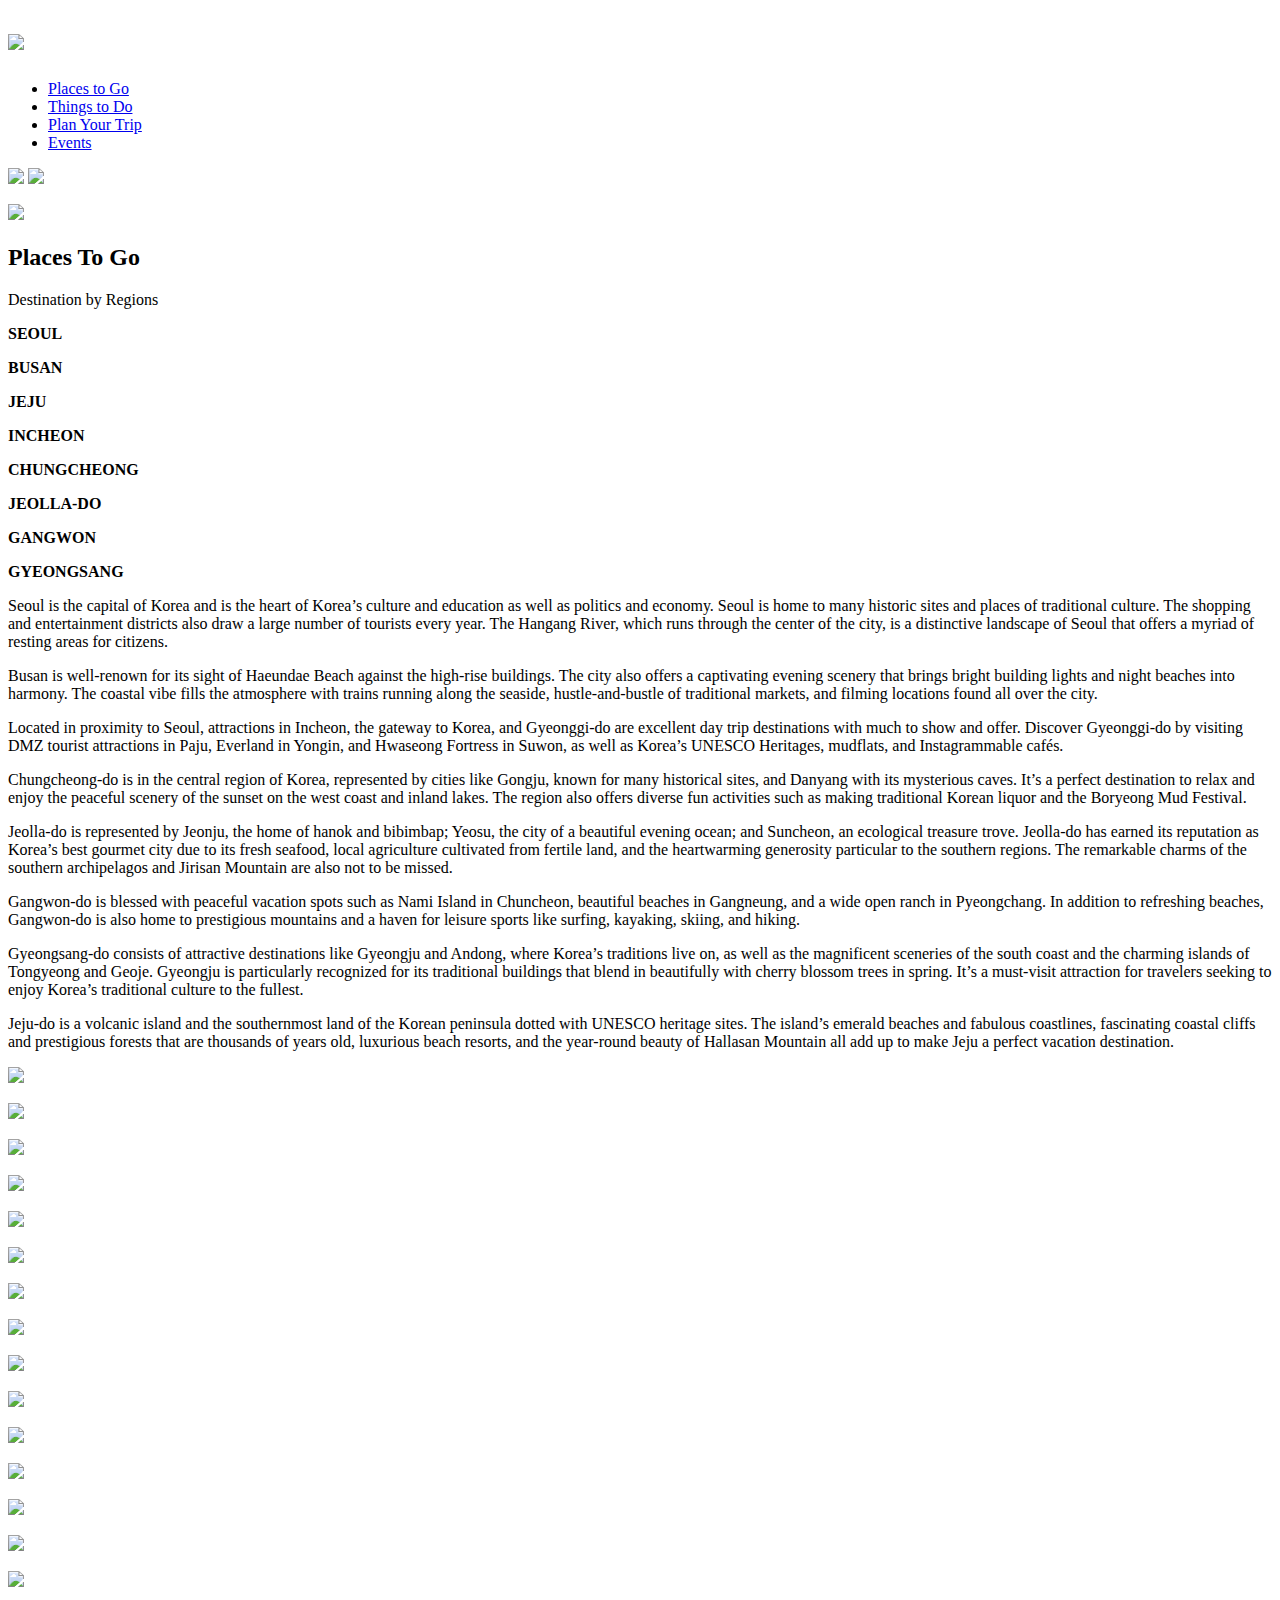
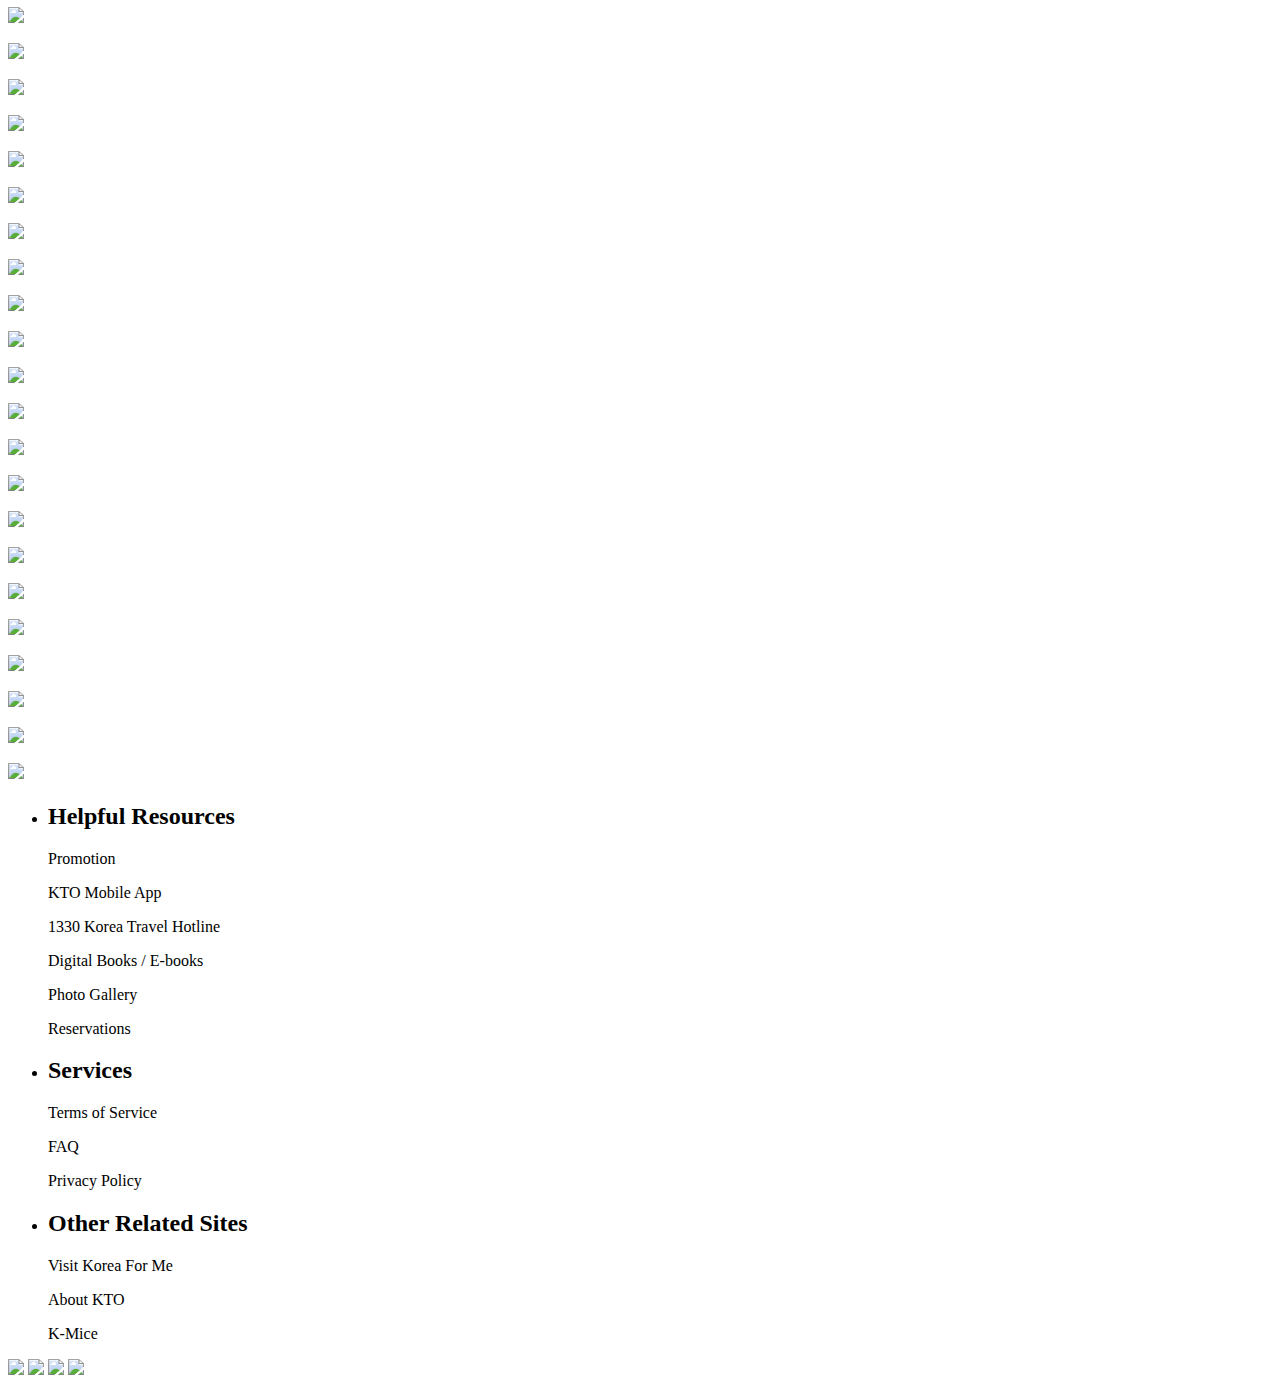
==== project_page2.html @ cb0364ca "For Test upload" ====
<!DOCTYPE html>
<html lang="en">

<head>
    <meta charset="UTF-8">
    <meta http-equiv="X-UA-Compatible" content="IE=edge">
    <meta name="viewport" content="width=device-width, initial-scale=1.0">
    <title>page_2</title>
    <link href="./css/project_page2.css" rel="stylesheet">
    <link href="./css/common.css" rel="stylesheet">
</head>

<body>
    <div class="header">
        <p></p>
    
        <section class="head">
            <h1><img src="./img/korea logo.png"></h1>
            <nav>
                <ul>
                    <li>
                        <a href="#">Places to Go</a>
                    </li>
                    <li>
                        <a href="#">Things to Do</a>
                    </li>
                    <li>
                        <a href="#">Plan Your Trip</a>
                    </li>
                    <li>
                        <a href="#">Events</a>
                    </li>
                </ul>
                <div class="icon">
                    <a href="#"><img src="../img for coding/language_icon.png"></a>
                    <a href="#"><img src="../img for coding/search_icon.png"></a>
                </div>
            </nav>
        </section>
    </div>

    <section class="page1">
        <p><img src="./img/Places to go_main.jpg"></p>
        <h2>Places To Go</h2>
        <div>Destination by Regions</div>
    </section>

<!-- ========================================================= -->

    <section class="page2">
        <!-- <div>
            <p><img src="./img/Main_background_pattern1.png"></p>
        </div> -->  
        <!-- 배경 패턴 어떻게 넣어요 ?!?!? -->
        <div class="circle">
            <p></p>
            <p></p>
            <p></p>
            <p></p>
            <p></p>
            <div></div>
        </div>
        <div class="region">
            <p><b>SEOUL</b></p>
            <p class="active"><b>BUSAN</b></p>
            <p><b>JEJU</b></p>
            <p><b>INCHEON</b></p>
            <p><b>CHUNGCHEONG</b></p>
            <p><b>JEOLLA-DO</b></p>
            <p><b>GANGWON</b></p>
            <p><b>GYEONGSANG</b></p>
        </div>

        <article class="exp">
            <p>Seoul is the capital of Korea and is the heart of Korea’s culture and education as well as politics
                and economy. Seoul is home to many historic sites and places of traditional culture. The shopping
                and entertainment districts also draw a large number of tourists every year. The Hangang River,
                which runs through the center of the city, is a distinctive landscape of Seoul that offers a myriad
                of resting areas for citizens.</p>
            <p>Busan is well-renown for its sight of Haeundae Beach against the high-rise buildings. The city also
                offers a captivating evening scenery that brings bright building lights and night beaches into
                harmony. The coastal vibe fills the atmosphere with trains running along the seaside,
                hustle-and-bustle of traditional markets, and filming locations found all over the city.</p>
            <p>Located in proximity to Seoul, attractions in Incheon, the gateway to Korea, and Gyeonggi-do are
                excellent day trip destinations with much to show and offer. Discover Gyeonggi-do by visiting DMZ
                tourist attractions in Paju, Everland in Yongin, and Hwaseong Fortress in Suwon, as well as Korea’s
                UNESCO Heritages, mudflats, and Instagrammable cafés.</p>
            <p>Chungcheong-do is in the central region of Korea, represented by cities like Gongju, known for many
                historical sites, and Danyang with its mysterious caves. It’s a perfect destination to relax and
                enjoy the peaceful scenery of the sunset on the west coast and inland lakes. The region also offers
                diverse fun activities such as making traditional Korean liquor and the Boryeong Mud Festival.</p>
            <p>Jeolla-do is represented by Jeonju, the home of hanok and bibimbap; Yeosu, the city of a beautiful
                evening ocean; and Suncheon, an ecological treasure trove. Jeolla-do has earned its reputation as
                Korea’s best gourmet city due to its fresh seafood, local agriculture cultivated from fertile land,
                and the heartwarming generosity particular to the southern regions. The remarkable charms of the
                southern archipelagos and Jirisan Mountain are also not to be missed.</p>
            <p>Gangwon-do is blessed with peaceful vacation spots such as Nami Island in Chuncheon, beautiful
                beaches in Gangneung, and a wide open ranch in Pyeongchang. In addition to refreshing beaches,
                Gangwon-do is also home to prestigious mountains and a haven for leisure sports like surfing,
                kayaking, skiing, and hiking.</p>
            <p>Gyeongsang-do consists of attractive destinations like Gyeongju and Andong, where Korea’s traditions
                live on, as well as the magnificent sceneries of the south coast and the charming islands of
                Tongyeong and Geoje. Gyeongju is particularly recognized for its traditional buildings that blend in
                beautifully with cherry blossom trees in spring. It’s a must-visit attraction for travelers seeking
                to enjoy Korea’s traditional culture to the fullest.</p>
            <p>Jeju-do is a volcanic island and the southernmost land of the Korean peninsula dotted with UNESCO
                heritage sites. The island’s emerald beaches and fabulous coastlines, fascinating coastal cliffs and
                prestigious forests that are thousands of years old, luxurious beach resorts, and the year-round
                beauty of Hallasan Mountain all add up to make Jeju a perfect vacation destination.</p>
        </article>
    </section>

        <div class="imgs">
            <div class="seoul">
                <p><img src="./img/seoul_place.jpg"></p>
                <p><img src="./img/seoul_place2.jpg"></p>
                <p><img src="./img/seoul_place3.jpg"></p>
                <p><img src="./img/seoul_place4.jpg"></p>
                <p><img src="./img/seoul_place5.jpg"></p>
            </div>
            <div class="busan">
                <p><img src="./img/busan1.jpg"></p>
                <p><img src="./img/busan2.jpg"></p>
                <p><img src="./img/busan3.jpg"></p>
                <p><img src="./img/busan4.jpg"></p>
                <p><img src="./img/busan5.jpg"></p>
            </div>
            <div class="incheon">
                <p><img src="./img/incheon1.jpg"></p>
                <p><img src="./img/incheon2.jpg"></p>
                <p><img src="./img/incheon3.jpg"></p>
                <p><img src="./img/incheon4.jpg"></p>
                <p><img src="./img/incheon5.jpg"></p>
            </div>
            <div class="chungcheong">
                <p><img src="./img/chungcheong.jpg"></p>
                <p><img src="./img/chungcheong2.jpg"></p>
                <p><img src="./img/chungcheong3.jpg"></p>
                <p><img src="./img/chungcheong4.jpg"></p>
            </div>
            <div class="jeolla-do">
                <p><img src="./img/jeollado.jpg"></p>
                <p><img src="./img/jeollado2.jpg"></p>
                <p><img src="./img/jeollado3.jpg"></p>
                <p><img src="./img/jeollado4.jpg"></p>
            </div>
            <div class="gangwon">
                <p><img src="./img/gangwon1.jpg"></p>
                <p><img src="./img/gangwon2.jpg"></p>
                <p><img src="./img/gangwon3.jpg"></p>
                <p><img src="./img/gangwon4.jpg"></p>
            </div>
            <div class="gyeongsang">
                <p><img src="./img/gyeongsangdo.jpg"></p>
                <p><img src="./img/gyeongsangdo2.jpg"></p>
                <p><img src="./img/gyeongsangdo3.jpg"></p>
                <p><img src="./img/gyeongsangdo4.jpg"></p>
                <p><img src="./img/gyeongsangdo5.jpg"></p>
            </div>
            <div class="jeju">
                <p><img src="./img/jeju_place.jpg"></p>
                <p><img src="./img/Places to go_Jeju1.jpg"></p>
                <p><img src="./img/Places to go_jeju2.jpg"></p>
                <p><img src="./img/Places to go_jeju3.jpg"></p>
                <p><img src="./img/Places to go_Jeju4.jpg"></p>
            </div>
        </div>

        <div class="scroll">
            <p></p>
        </div>
</body>

<!-- ===================<Footer Here >===================== -->

    <footer class="footer">
        <ul class="list">
            <li>
                <h2>Helpful Resources</h2>
                <p>Promotion</p>
                <p>KTO Mobile App</p>
                <p>1330 Korea Travel Hotline</p>
                <p>Digital Books / E-books</p>
                <p>Photo Gallery</p>
                <p>Reservations</p>
            </li>
            <li>
                <h2>Services</h2>
                <p>Terms of Service</p>
                <p>FAQ</p>
                <p>Privacy Policy</p>
            </li>
            <li>
                <h2>Other Related Sites</h2>
                <p>Visit Korea For Me</p>
                <p>About KTO</p>
                <p>K-Mice</p>
            </li>
        </ul>
        <div class="sns">
            <a href="#"><img src="./img/akar-icons_instagram-fill.png"></a>
            <a href="#"><img src="./img/brandico_facebook.png"></a>
            <a href="#"><img src="./img/simple-icons_kakaotalk.png"></a>
            <a href="#"><img src="./img/bi_twitter.png"></a>
        </div>
    </footer>
<!-- scroll question -->

</html>
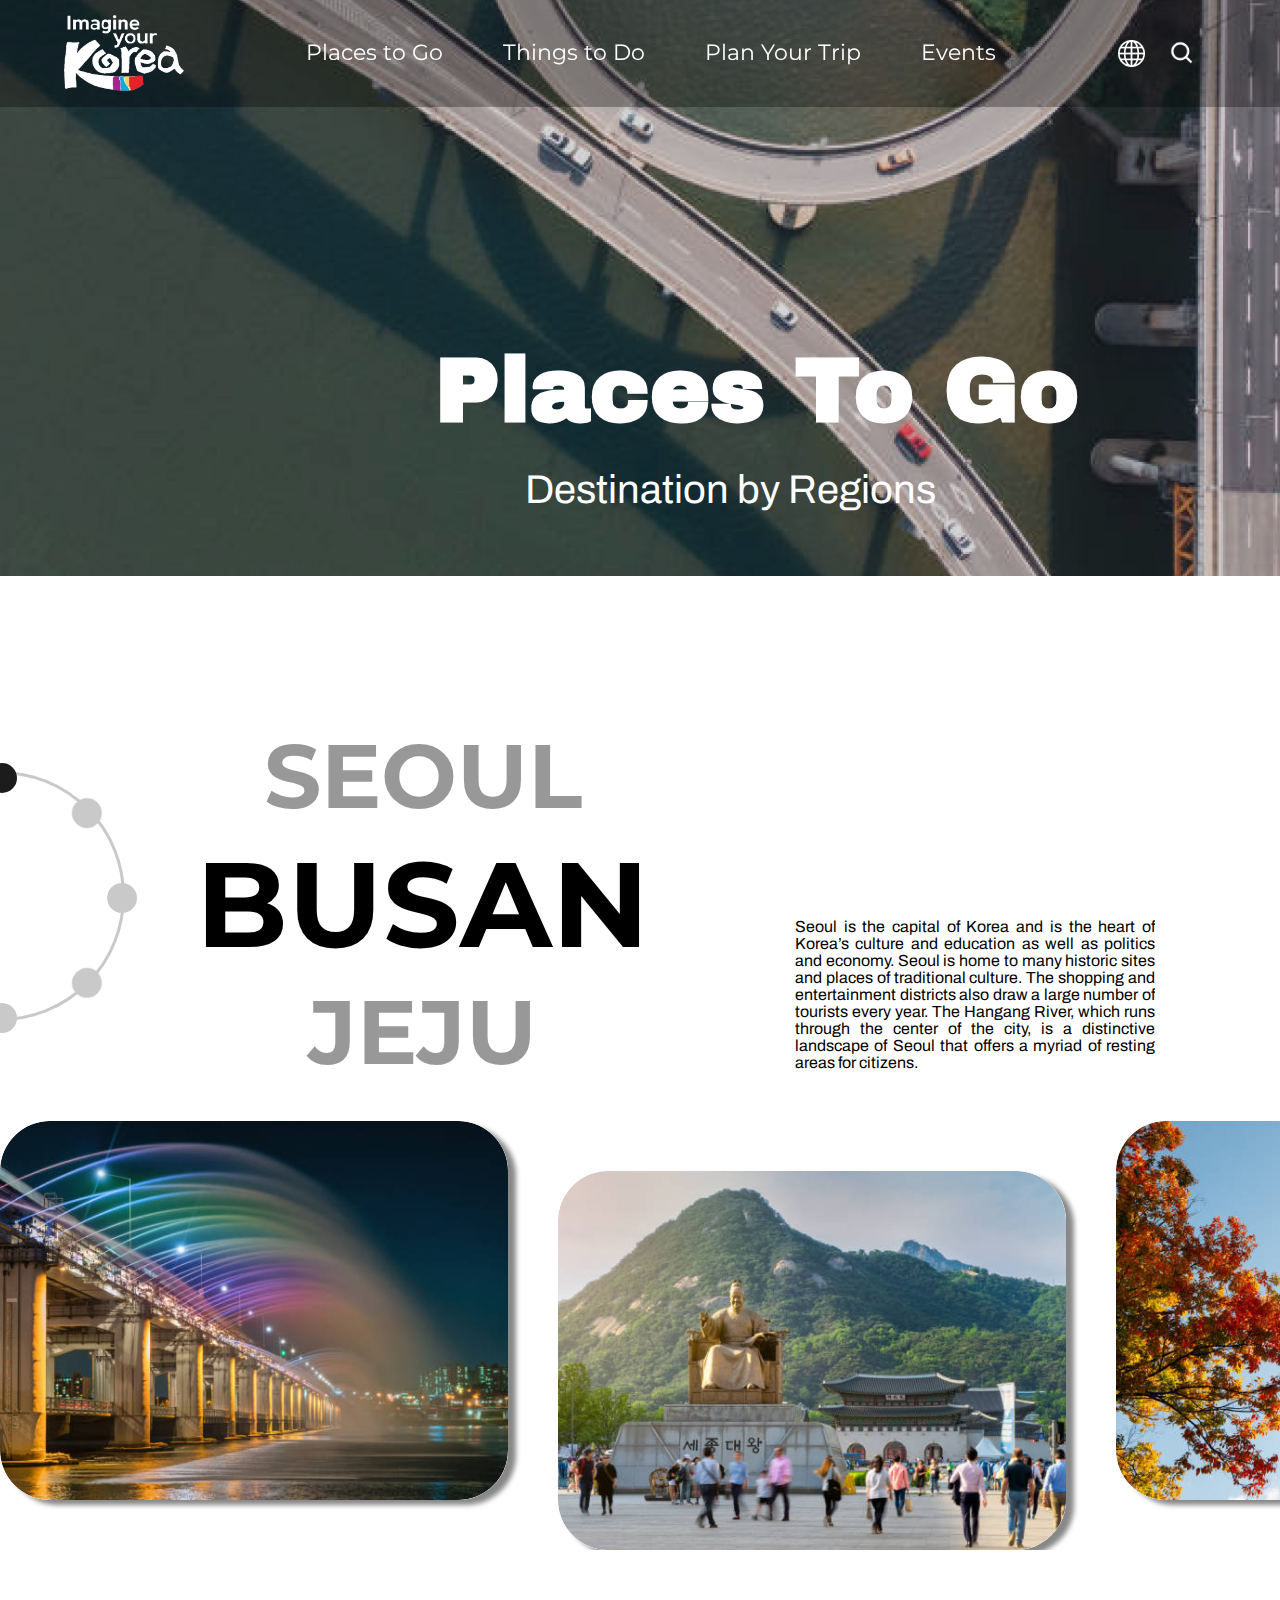
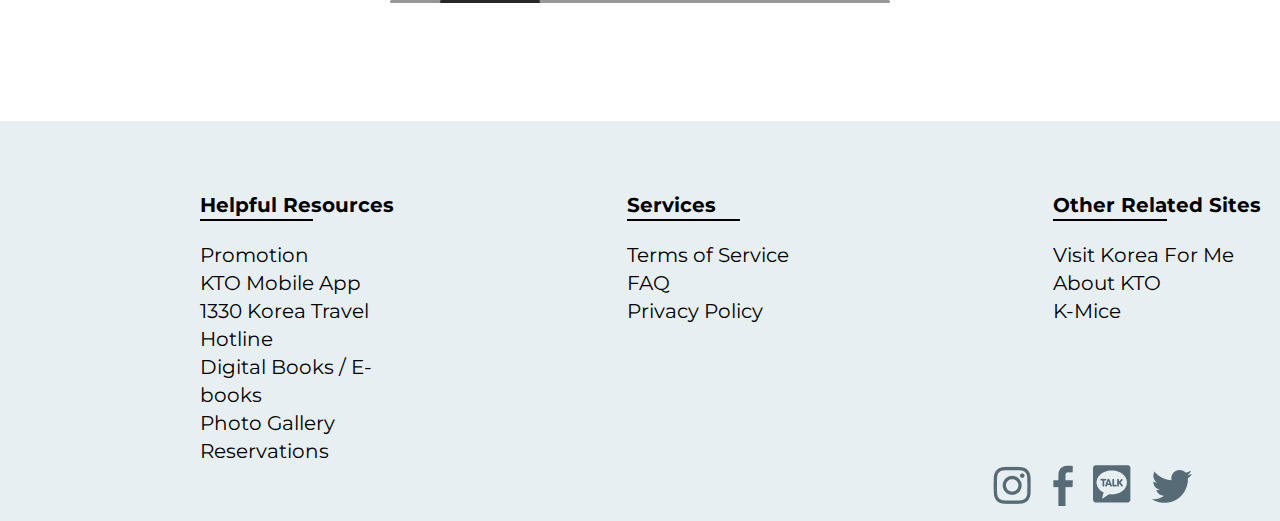
==== commit bb25331f: "adding" ====
--- a/project_page2.html
+++ b/project_page2.html
@@ -1,209 +1,226 @@
-<!DOCTYPE html>
-<html lang="en">
-
-<head>
-    <meta charset="UTF-8">
-    <meta http-equiv="X-UA-Compatible" content="IE=edge">
-    <meta name="viewport" content="width=device-width, initial-scale=1.0">
-    <title>page_2</title>
-    <link href="./css/project_page2.css" rel="stylesheet">
-    <link href="./css/common.css" rel="stylesheet">
-</head>
-
-<body>
-    <div class="header">
-        <p></p>
-    
-        <section class="head">
-            <h1><img src="./img/korea logo.png"></h1>
-            <nav>
-                <ul>
-                    <li>
-                        <a href="#">Places to Go</a>
-                    </li>
-                    <li>
-                        <a href="#">Things to Do</a>
-                    </li>
-                    <li>
-                        <a href="#">Plan Your Trip</a>
-                    </li>
-                    <li>
-                        <a href="#">Events</a>
-                    </li>
-                </ul>
-                <div class="icon">
-                    <a href="#"><img src="../img for coding/language_icon.png"></a>
-                    <a href="#"><img src="../img for coding/search_icon.png"></a>
-                </div>
-            </nav>
-        </section>
-    </div>
-
-    <section class="page1">
-        <p><img src="./img/Places to go_main.jpg"></p>
-        <h2>Places To Go</h2>
-        <div>Destination by Regions</div>
-    </section>
-
-<!-- ========================================================= -->
-
-    <section class="page2">
-        <!-- <div>
-            <p><img src="./img/Main_background_pattern1.png"></p>
-        </div> -->  
-        <!-- 배경 패턴 어떻게 넣어요 ?!?!? -->
-        <div class="circle">
-            <p></p>
-            <p></p>
-            <p></p>
-            <p></p>
-            <p></p>
-            <div></div>
-        </div>
-        <div class="region">
-            <p><b>SEOUL</b></p>
-            <p class="active"><b>BUSAN</b></p>
-            <p><b>JEJU</b></p>
-            <p><b>INCHEON</b></p>
-            <p><b>CHUNGCHEONG</b></p>
-            <p><b>JEOLLA-DO</b></p>
-            <p><b>GANGWON</b></p>
-            <p><b>GYEONGSANG</b></p>
-        </div>
-
-        <article class="exp">
-            <p>Seoul is the capital of Korea and is the heart of Korea’s culture and education as well as politics
-                and economy. Seoul is home to many historic sites and places of traditional culture. The shopping
-                and entertainment districts also draw a large number of tourists every year. The Hangang River,
-                which runs through the center of the city, is a distinctive landscape of Seoul that offers a myriad
-                of resting areas for citizens.</p>
-            <p>Busan is well-renown for its sight of Haeundae Beach against the high-rise buildings. The city also
-                offers a captivating evening scenery that brings bright building lights and night beaches into
-                harmony. The coastal vibe fills the atmosphere with trains running along the seaside,
-                hustle-and-bustle of traditional markets, and filming locations found all over the city.</p>
-            <p>Located in proximity to Seoul, attractions in Incheon, the gateway to Korea, and Gyeonggi-do are
-                excellent day trip destinations with much to show and offer. Discover Gyeonggi-do by visiting DMZ
-                tourist attractions in Paju, Everland in Yongin, and Hwaseong Fortress in Suwon, as well as Korea’s
-                UNESCO Heritages, mudflats, and Instagrammable cafés.</p>
-            <p>Chungcheong-do is in the central region of Korea, represented by cities like Gongju, known for many
-                historical sites, and Danyang with its mysterious caves. It’s a perfect destination to relax and
-                enjoy the peaceful scenery of the sunset on the west coast and inland lakes. The region also offers
-                diverse fun activities such as making traditional Korean liquor and the Boryeong Mud Festival.</p>
-            <p>Jeolla-do is represented by Jeonju, the home of hanok and bibimbap; Yeosu, the city of a beautiful
-                evening ocean; and Suncheon, an ecological treasure trove. Jeolla-do has earned its reputation as
-                Korea’s best gourmet city due to its fresh seafood, local agriculture cultivated from fertile land,
-                and the heartwarming generosity particular to the southern regions. The remarkable charms of the
-                southern archipelagos and Jirisan Mountain are also not to be missed.</p>
-            <p>Gangwon-do is blessed with peaceful vacation spots such as Nami Island in Chuncheon, beautiful
-                beaches in Gangneung, and a wide open ranch in Pyeongchang. In addition to refreshing beaches,
-                Gangwon-do is also home to prestigious mountains and a haven for leisure sports like surfing,
-                kayaking, skiing, and hiking.</p>
-            <p>Gyeongsang-do consists of attractive destinations like Gyeongju and Andong, where Korea’s traditions
-                live on, as well as the magnificent sceneries of the south coast and the charming islands of
-                Tongyeong and Geoje. Gyeongju is particularly recognized for its traditional buildings that blend in
-                beautifully with cherry blossom trees in spring. It’s a must-visit attraction for travelers seeking
-                to enjoy Korea’s traditional culture to the fullest.</p>
-            <p>Jeju-do is a volcanic island and the southernmost land of the Korean peninsula dotted with UNESCO
-                heritage sites. The island’s emerald beaches and fabulous coastlines, fascinating coastal cliffs and
-                prestigious forests that are thousands of years old, luxurious beach resorts, and the year-round
-                beauty of Hallasan Mountain all add up to make Jeju a perfect vacation destination.</p>
-        </article>
-    </section>
-
-        <div class="imgs">
-            <div class="seoul">
-                <p><img src="./img/seoul_place.jpg"></p>
-                <p><img src="./img/seoul_place2.jpg"></p>
-                <p><img src="./img/seoul_place3.jpg"></p>
-                <p><img src="./img/seoul_place4.jpg"></p>
-                <p><img src="./img/seoul_place5.jpg"></p>
-            </div>
-            <div class="busan">
-                <p><img src="./img/busan1.jpg"></p>
-                <p><img src="./img/busan2.jpg"></p>
-                <p><img src="./img/busan3.jpg"></p>
-                <p><img src="./img/busan4.jpg"></p>
-                <p><img src="./img/busan5.jpg"></p>
-            </div>
-            <div class="incheon">
-                <p><img src="./img/incheon1.jpg"></p>
-                <p><img src="./img/incheon2.jpg"></p>
-                <p><img src="./img/incheon3.jpg"></p>
-                <p><img src="./img/incheon4.jpg"></p>
-                <p><img src="./img/incheon5.jpg"></p>
-            </div>
-            <div class="chungcheong">
-                <p><img src="./img/chungcheong.jpg"></p>
-                <p><img src="./img/chungcheong2.jpg"></p>
-                <p><img src="./img/chungcheong3.jpg"></p>
-                <p><img src="./img/chungcheong4.jpg"></p>
-            </div>
-            <div class="jeolla-do">
-                <p><img src="./img/jeollado.jpg"></p>
-                <p><img src="./img/jeollado2.jpg"></p>
-                <p><img src="./img/jeollado3.jpg"></p>
-                <p><img src="./img/jeollado4.jpg"></p>
-            </div>
-            <div class="gangwon">
-                <p><img src="./img/gangwon1.jpg"></p>
-                <p><img src="./img/gangwon2.jpg"></p>
-                <p><img src="./img/gangwon3.jpg"></p>
-                <p><img src="./img/gangwon4.jpg"></p>
-            </div>
-            <div class="gyeongsang">
-                <p><img src="./img/gyeongsangdo.jpg"></p>
-                <p><img src="./img/gyeongsangdo2.jpg"></p>
-                <p><img src="./img/gyeongsangdo3.jpg"></p>
-                <p><img src="./img/gyeongsangdo4.jpg"></p>
-                <p><img src="./img/gyeongsangdo5.jpg"></p>
-            </div>
-            <div class="jeju">
-                <p><img src="./img/jeju_place.jpg"></p>
-                <p><img src="./img/Places to go_Jeju1.jpg"></p>
-                <p><img src="./img/Places to go_jeju2.jpg"></p>
-                <p><img src="./img/Places to go_jeju3.jpg"></p>
-                <p><img src="./img/Places to go_Jeju4.jpg"></p>
-            </div>
-        </div>
-
-        <div class="scroll">
-            <p></p>
-        </div>
-</body>
-
-<!-- ===================<Footer Here >===================== -->
-
-    <footer class="footer">
-        <ul class="list">
-            <li>
-                <h2>Helpful Resources</h2>
-                <p>Promotion</p>
-                <p>KTO Mobile App</p>
-                <p>1330 Korea Travel Hotline</p>
-                <p>Digital Books / E-books</p>
-                <p>Photo Gallery</p>
-                <p>Reservations</p>
-            </li>
-            <li>
-                <h2>Services</h2>
-                <p>Terms of Service</p>
-                <p>FAQ</p>
-                <p>Privacy Policy</p>
-            </li>
-            <li>
-                <h2>Other Related Sites</h2>
-                <p>Visit Korea For Me</p>
-                <p>About KTO</p>
-                <p>K-Mice</p>
-            </li>
-        </ul>
-        <div class="sns">
-            <a href="#"><img src="./img/akar-icons_instagram-fill.png"></a>
-            <a href="#"><img src="./img/brandico_facebook.png"></a>
-            <a href="#"><img src="./img/simple-icons_kakaotalk.png"></a>
-            <a href="#"><img src="./img/bi_twitter.png"></a>
-        </div>
-    </footer>
-<!-- scroll question -->
-
+<!DOCTYPE html>
+<html lang="en">
+
+<head>
+    <meta charset="UTF-8">
+    <meta http-equiv="X-UA-Compatible" content="IE=edge">
+    <meta name="viewport" content="width=device-width, initial-scale=1.0">
+    <title>page_2</title>
+    <link href="./css/project_page2.css" rel="stylesheet">
+    <link href="./css/common.css" rel="stylesheet">
+    <link rel="icon" type="image/png" href="img/favicon-32x32.png" sizes="32x32" />
+    <link rel="icon" type="image/png" href="img/favicon-16x16.png" sizes="16x16" />
+</head>
+
+<body>
+    <header>
+        <section class= head>
+            <h1><img src="./img for coding/korea logo.png" alt="#"></h1>
+            <nav>
+                <ul>
+                    <li>
+                        <a href="#">Places to Go</a>
+                    </li>
+                    <li>
+                        <a href="#">Things to Do</a>
+                    </li>
+                    <li>
+                        <a href="#">Plan Your Trip</a>
+                    </li>
+                    <li>
+                        <a href="#">Events</a>
+                    </li>
+                </ul>                
+            </nav>
+
+            <div class="icon">
+                <a href="#"><img src="./img for coding/language_icon.png" src="#"></a>
+                <a href="#"><img src="./img for coding/search_icon.png" src="#"></a>
+            </div>
+        </section>
+    </header>
+
+
+    <section class="page1">
+        <p><img src="./img/Places to go_main.jpg"></p>
+        <h2>Places To Go</h2>
+        <div>Destination by Regions</div>
+    </section>
+
+<!-- ========================================================= -->
+
+    <section class="page2">
+        <!-- <div>
+            <p><img src="./img/Main_background_pattern1.png"></p>
+        </div> -->  
+        <div class="circle">
+            <p class="active"></p>
+            <p></p>
+            <p></p>
+            <p></p>
+            <p></p>
+            <p></p>
+            <p></p>
+            <p></p>
+            <div></div>
+        </div>
+        <div class="region">
+            <p><b>SEOUL</b></p>
+            <p class="active"><b>BUSAN</b></p>
+            <p><b>JEJU</b></p>
+            <p><b>INCHEON</b></p>
+            <p class="sm"><b>CHUNGCHEONG</b></p>
+            <p><b>JEOLLA-DO</b></p>
+            <p><b>GANGWON</b></p>
+            <p class="sm"><b>GYEONGSANG</b></p>
+        </div>
+
+        <article class="exp">
+            <p class="active">Seoul is the capital of Korea and is the heart of Korea’s culture and education as well as politics
+                and economy. Seoul is home to many historic sites and places of traditional culture. The shopping
+                and entertainment districts also draw a large number of tourists every year. The Hangang River,
+                which runs through the center of the city, is a distinctive landscape of Seoul that offers a myriad
+                of resting areas for citizens.</p>
+            <p>Busan is well-renown for its sight of Haeundae Beach against the high-rise buildings. The city also
+                offers a captivating evening scenery that brings bright building lights and night beaches into
+                harmony. The coastal vibe fills the atmosphere with trains running along the seaside,
+                hustle-and-bustle of traditional markets, and filming locations found all over the city.</p>
+            <p>Located in proximity to Seoul, attractions in Incheon, the gateway to Korea, and Gyeonggi-do are
+                excellent day trip destinations with much to show and offer. Discover Gyeonggi-do by visiting DMZ
+                tourist attractions in Paju, Everland in Yongin, and Hwaseong Fortress in Suwon, as well as Korea’s
+                UNESCO Heritages, mudflats, and Instagrammable cafés.</p>
+            <p>Chungcheong-do is in the central region of Korea, represented by cities like Gongju, known for many
+                historical sites, and Danyang with its mysterious caves. It’s a perfect destination to relax and
+                enjoy the peaceful scenery of the sunset on the west coast and inland lakes. The region also offers
+                diverse fun activities such as making traditional Korean liquor and the Boryeong Mud Festival.</p>
+            <p>Jeolla-do is represented by Jeonju, the home of hanok and bibimbap; Yeosu, the city of a beautiful
+                evening ocean; and Suncheon, an ecological treasure trove. Jeolla-do has earned its reputation as
+                Korea’s best gourmet city due to its fresh seafood, local agriculture cultivated from fertile land,
+                and the heartwarming generosity particular to the southern regions. The remarkable charms of the
+                southern archipelagos and Jirisan Mountain are also not to be missed.</p>
+            <p>Gangwon-do is blessed with peaceful vacation spots such as Nami Island in Chuncheon, beautiful
+                beaches in Gangneung, and a wide open ranch in Pyeongchang. In addition to refreshing beaches,
+                Gangwon-do is also home to prestigious mountains and a haven for leisure sports like surfing,
+                kayaking, skiing, and hiking.</p>
+            <p>Gyeongsang-do consists of attractive destinations like Gyeongju and Andong, where Korea’s traditions
+                live on, as well as the magnificent sceneries of the south coast and the charming islands of
+                Tongyeong and Geoje. Gyeongju is particularly recognized for its traditional buildings that blend in
+                beautifully with cherry blossom trees in spring. It’s a must-visit attraction for travelers seeking
+                to enjoy Korea’s traditional culture to the fullest.</p>
+            <p>Jeju-do is a volcanic island and the southernmost land of the Korean peninsula dotted with UNESCO
+                heritage sites. The island’s emerald beaches and fabulous coastlines, fascinating coastal cliffs and
+                prestigious forests that are thousands of years old, luxurious beach resorts, and the year-round
+                beauty of Hallasan Mountain all add up to make Jeju a perfect vacation destination.</p>
+        </article>
+    </section>
+
+        <div class="imgs">
+            <div class="area active">
+                <div class="slide">
+                    <p><img src="./img/seoul_place.jpg"></p>
+                    <p><img src="./img/seoul_place2.jpg"></p>
+                    <p><img src="./img/seoul_place3.jpg"></p>
+                    <p><img src="./img/seoul_place4.jpg"></p>
+                    <p><img src="./img/seoul_place5.jpg"></p>
+                </div>
+                <div class="scroll">
+                    <p></p>
+                </div>
+            </div>
+            <div class="area busan">
+                <div class="slide">
+                    <p><img src="./img/busan1.jpg"></p>
+                    <p><img src="./img/busan2.jpg"></p>
+                    <p><img src="./img/busan3.jpg"></p>
+                    <p><img src="./img/busan4.jpg"></p>
+                    <p><img src="./img/busan5.jpg"></p>
+                </div>
+                <div class="scroll">
+                    <p></p>
+                </div>
+            </div>
+            <div class="area incheon">
+                <p><img src="./img/incheon1.jpg"></p>
+                <p><img src="./img/incheon2.jpg"></p>
+                <p><img src="./img/incheon3.jpg"></p>
+                <p><img src="./img/incheon4.jpg"></p>
+                <p><img src="./img/incheon5.jpg"></p>
+            </div>
+            <div class="area chungcheong">
+                <p><img src="./img/chungcheong.jpg"></p>
+                <p><img src="./img/chungcheong2.jpg"></p>
+                <p><img src="./img/chungcheong3.jpg"></p>
+                <p><img src="./img/chungcheong4.jpg"></p>
+            </div>
+            <div class="area jeolla-do">
+                <p><img src="./img/jeollado.jpg"></p>
+                <p><img src="./img/jeollado2.jpg"></p>
+                <p><img src="./img/jeollado3.jpg"></p>
+                <p><img src="./img/jeollado4.jpg"></p>
+            </div>
+            <div class="area gangwon">
+                <p><img src="./img/gangwon1.jpg"></p>
+                <p><img src="./img/gangwon2.jpg"></p>
+                <p><img src="./img/gangwon3.jpg"></p>
+                <p><img src="./img/gangwon4.jpg"></p>
+            </div>
+            <div class="area gyeongsang">
+                <p><img src="./img/gyeongsangdo.jpg"></p>
+                <p><img src="./img/gyeongsangdo2.jpg"></p>
+                <p><img src="./img/gyeongsangdo3.jpg"></p>
+                <p><img src="./img/gyeongsangdo4.jpg"></p>
+                <p><img src="./img/gyeongsangdo5.jpg"></p>
+            </div>
+            <div class="area jeju">
+                <p><img src="./img/jeju_place.jpg"></p>
+                <p><img src="./img/Places to go_Jeju1.jpg"></p>
+                <p><img src="./img/Places to go_jeju2.jpg"></p>
+                <p><img src="./img/Places to go_jeju3.jpg"></p>
+                <p><img src="./img/Places to go_Jeju4.jpg"></p>
+            </div>
+        </div>
+
+        
+
+        <div class="button">
+            <a href="#"><img src="./img/bi_arrow-up.png" alt="#"></a>
+        </div>
+    
+</body>
+
+<!-- ===================<Footer Here >===================== -->
+
+    <footer class="footer">
+        <ul class="list">
+            <li>
+                <h2>Helpful Resources</h2>
+                <p>Promotion</p>
+                <p>KTO Mobile App</p>
+                <p>1330 Korea Travel Hotline</p>
+                <p>Digital Books / E-books</p>
+                <p>Photo Gallery</p>
+                <p>Reservations</p>
+            </li>
+            <li>
+                <h2>Services</h2>
+                <p>Terms of Service</p>
+                <p>FAQ</p>
+                <p>Privacy Policy</p>
+            </li>
+            <li>
+                <h2>Other Related Sites</h2>
+                <p>Visit Korea For Me</p>
+                <p>About KTO</p>
+                <p>K-Mice</p>
+            </li>
+        </ul>
+        <div class="sns">
+            <a href="#"><img src="./img/akar-icons_instagram-fill.png"></a>
+            <a href="#"><img src="./img/brandico_facebook.png"></a>
+            <a href="#"><img src="./img/simple-icons_kakaotalk.png"></a>
+            <a href="#"><img src="./img/bi_twitter.png"></a>
+        </div>
+    </footer>
+<!-- scroll question -->
+
 </html>--- a/css/project_page2.css
+++ b/css/project_page2.css
@@ -0,0 +1,271 @@
+@import url('./common.css');
+
+.body{
+    position: relative;
+    width: 100%;
+}
+
+header{
+    position: fixed;
+    left: 0; top: 0;
+    width:100%;
+    z-index: 99;
+    background: rgba(0,0,0,0.3);
+    padding: 1.2% 5%;
+}
+
+
+/* ====================================================== */ */
+
+
+.page1{
+    width: 100%;
+    margin: 0 auto;
+    margin-bottom: 150px;
+}
+.page1>p{
+    position: relative;
+}
+.page1>p>img{
+    width: 100%;
+}
+.page1>h2{
+    text-align:center;
+    color: #ffffff;
+    position: absolute;
+    left: 34%;top: 38%;
+    font-size: 90px;
+    font-family: 'Archivo Black', sans-serif;
+}
+.page1>div{
+    color: #ffffff;
+    text-align: center;
+    font-size: 40px;
+    font-family: 'Archivo', sans-serif;
+    position: absolute;
+    left: 41%;top: 52%;
+}
+
+/* ===================================================== */
+
+.page2{
+    display: flex;
+    align-items: flex-end;
+    margin: 200px 0 0 0 ;
+    transform: translateX(-125px);
+}
+/* .page2 >div>p{
+    opacity: 0.4;
+    z-index: 1;
+} */
+.page2 .circle{
+    flex-shrink: 0;
+    width: 250px; height: 250px;
+    position: relative;
+    transform-style: preserve-3d;
+    transform: translateY(-50px);
+}
+
+.page2 .circle >div{
+    border: 3px solid rgb(201, 201, 201);
+    width: 100%; height: 100%;
+    border-radius: 100%;
+    /* margin-left: -50%; */
+    z-index: 1;
+}
+
+.page2 .circle >p{
+    
+    background-color: rgb(201, 201, 201);
+    width: 30px; height: 30px;
+    border-radius: 35px;  
+    position: absolute;    
+    z-index: 2;
+    left: calc(50% - 13.5px) ; top: calc(50% - 13px);
+}
+.page2 .circle >p.active{
+    background-color: rgb(28, 28, 28);
+}
+.page2 .circle >p:nth-of-type(1){
+    transform:  rotate(0deg) translate(0px,-120px);
+}
+
+.page2 .circle >p:nth-of-type(2){
+    transform:  rotate(45deg) translate(0px,-120px); 
+}
+
+.page2 .circle >p:nth-of-type(3){
+    transform:  rotate(90deg) translate(0px,-120px);    
+}
+
+.page2 .circle >p:nth-of-type(4){
+    transform:  rotate(135deg) translate(0px,-120px);    
+}
+
+.page2 .circle >p:nth-of-type(5){
+    transform:  rotate(180deg) translate(0px,-120px);
+}
+.page2 .circle >p:nth-of-type(6){
+    transform:  rotate(225deg) translate(0px,-120px);
+}
+.page2 .circle >p:nth-of-type(7){
+    transform:  rotate(270deg) translate(0px,-120px);
+}
+.page2 .circle >p:nth-of-type(8){
+    transform:  rotate(315deg) translate(0px,-120px);
+}
+
+
+
+
+
+
+/* =========================================== */
+
+.page2 .region{    
+    flex-shrink: 0;
+    text-align: center;
+    height:350px; 
+    overflow: hidden;
+    margin-top: -55px;
+    margin-left: 25px;
+}
+
+
+.page2 .region>p>b{
+    font-size: 90px;
+    font-family: 'Montserrat', sans-serif; 
+    overflow: hidden;
+    opacity: 0.4;
+}
+.page2 .region p.active>b{
+    opacity:1;
+    font-size:120px;
+}
+.page2 .region .sm b{
+    font-size:60px !important;
+}
+
+/* =========================================== */
+
+.page2 .exp{
+    width: 400px;
+    margin: 0 0 0 100px;
+    
+    overflow: hidden;
+}
+.page2 .exp>p{
+    width: 100%;
+    text-align: justify;
+    font-family: 'Archivo', sans-serif;
+    display:none;
+}
+.page2 .exp>p.active{display: block;}
+/* ================================================== */
+
+.button{
+    background-color: rgb(199, 199, 199);
+    width: 50px; height: 50px;
+    border-radius: 100%;
+    margin-left: 1620px;
+    margin-bottom: 50px;
+}
+.button>a{
+}
+.button>a>img{
+    padding: 13px;
+    width: 100%;
+}
+
+/* ======================================= */
+.imgs{
+    width: 100%; height: 500px;
+    overflow: hidden;
+    margin-top: 50px;
+}
+.imgs .area{
+    display: none;
+}
+.imgs .area .slide{
+    display: flex;
+    justify-content: space-between;
+    overflow: hidden;
+
+}
+.imgs .area p>img{
+    margin-right: 50px;
+    box-shadow: 8px 5px 5px rgb(136, 136, 136);
+    border-radius: 50px;
+}
+.imgs .area p:nth-child(even){
+    margin-top: 50px;
+}
+
+.imgs .area.active{
+    display:block;
+}
+
+/* =============================================== */
+.scroll{
+    width: 500px; height: 3px;
+    background-color: rgb(151, 151, 151);
+    margin: 50px auto;
+    margin-bottom: 100px;
+    border-radius: 30px;
+    position: relative;
+}
+.scroll>p{
+    width:100px; height: 3px;
+    background-color: rgb(39, 39, 39);
+    border-radius: 30px;
+    position: absolute;
+    transform: translate(50%);
+}
+
+
+/* ====================================================== */
+/* footer ==================================== */
+
+.footer{
+    width: 100%;
+    height: 400px;
+    background-color: #E8EFF3;
+}
+.footer .list{
+    display: flex;
+    justify-content: space-between;
+    width: 100%;
+    line-height: 1.4;
+}
+.footer .list>li{
+    width: 35%;
+    margin-left: 200px;
+    margin-top: 70px;
+}
+.footer .list>li>h2{
+    margin-bottom: 20px;
+    font-size: 20px;
+    font-family:  'Montserrat', sans-serif;
+}
+
+.footer .list>li>h2::after{
+    content: '';
+    display: block;
+    width: 50%;
+    border-bottom: 2px solid #000;
+}
+.footer .list>li>p{
+    font-size: 20px;
+    font-family:  'Montserrat', sans-serif;
+}
+
+/* ============================ */
+.footer .sns{
+    width: 200px;
+    display: flex;
+    justify-content: space-between;
+    margin-left: 77.5%;
+}
+.footer .sns>a{
+}
+.footer .sns>a>img{}--- a/css/common.css
+++ b/css/common.css
@@ -0,0 +1,72 @@
+@charset "utf-8";
+@import url('https://fonts.googleapis.com/css2?family=Bakbak+One&family=Grey+Qo&family=Montserrat:wght@300;400;700;800;900&family=Nunito+Sans:ital,wght@0,200;0,300;1,300&family=Playfair+Display:wght@400;500;600;700&family=Rubik&family=Sawarabi+Gothic&display=swap');
+@import url('https://fonts.googleapis.com/css2?family=Bakbak+One&family=Grey+Qo&family=Montserrat:wght@700;800;900&family=Nunito+Sans:ital,wght@0,200;0,300;1,300&family=Playfair+Display:wght@400;500;600;700&family=Rubik&family=Sawarabi+Gothic&display=swap');
+@import url('https://fonts.googleapis.com/css2?family=Bakbak+One&family=Bebas+Neue&family=Buenard&family=Grey+Qo&family=Montserrat&family=Nunito+Sans:ital,wght@0,200;0,300;1,300&family=Playfair+Display:wght@400;500;600;700&family=Rubik&family=Sawarabi+Gothic&display=swap');
+@import url('https://fonts.googleapis.com/css2?family=Archivo:wght@400;500&family=Bakbak+One&family=Bebas+Neue&family=Buenard&family=Grey+Qo&family=Montserrat&family=Nunito+Sans:ital,wght@0,200;0,300;1,300&family=Playfair+Display:wght@400;500;600;700&family=Rubik&family=Sawarabi+Gothic&display=swap');
+@import url('https://fonts.googleapis.com/css2?family=Archivo+Black&family=Archivo:wght@400;500&family=Bakbak+One&family=Bebas+Neue&family=Buenard&family=Grey+Qo&family=Montserrat&family=Nunito+Sans:ital,wght@0,200;0,300;1,300&family=Playfair+Display:wght@400;500;600;700&family=Rubik&family=Sawarabi+Gothic&display=swap');
+@import url('https://fonts.googleapis.com/css2?family=Akshar&family=Archivo+Black&family=Archivo:wght@400;500&family=Bakbak+One&family=Bayon&family=Bebas+Neue&family=Buenard&family=Grey+Qo&family=Montserrat&family=Nunito+Sans:ital,wght@0,200;0,300;1,300&family=Playfair+Display:wght@400;500;600;700&family=Rubik&family=Sawarabi+Gothic&display=swap');
+*{box-sizing: border-box;
+padding: 0; margin: 0;}
+
+a{text-decoration: none;}
+ul,li{list-style-type: none;}
+html,body{margin: 0; padding: 0;}
+img{vertical-align: top;}
+
+
+
+
+.head{  
+    display: flex;
+    justify-content: space-between;
+    align-items: center;
+}
+
+.head h1{    
+}
+.head h1>img{
+    width: 120px;
+    height: 76px;
+}
+
+.head>nav{
+    display: flex;
+    justify-content: space-between;
+}
+
+.head nav>ul{
+    display: flex;
+    justify-content: space-between;
+}
+
+.head nav>ul>li{
+    padding:0 30px;
+}
+
+.head nav>ul>li>a{
+    color: #ffffff;
+    font-family:'Montserrat', sans-serif; 
+    font-size: 22px;
+}
+
+.head nav>ul>li>a::after{
+    border-bottom: 2px solid transparent;
+    width: 100%;
+    content: '';
+    display: block;
+}
+.head nav>ul>li:hover>a::after{
+    border-bottom: 2px solid #ffffff;
+}
+
+.head .icon{
+}
+
+.head .icon>a{
+    padding-right: 20px;
+}
+
+.head .icon>a>img{
+    width: 27px; height: 27px;
+
+}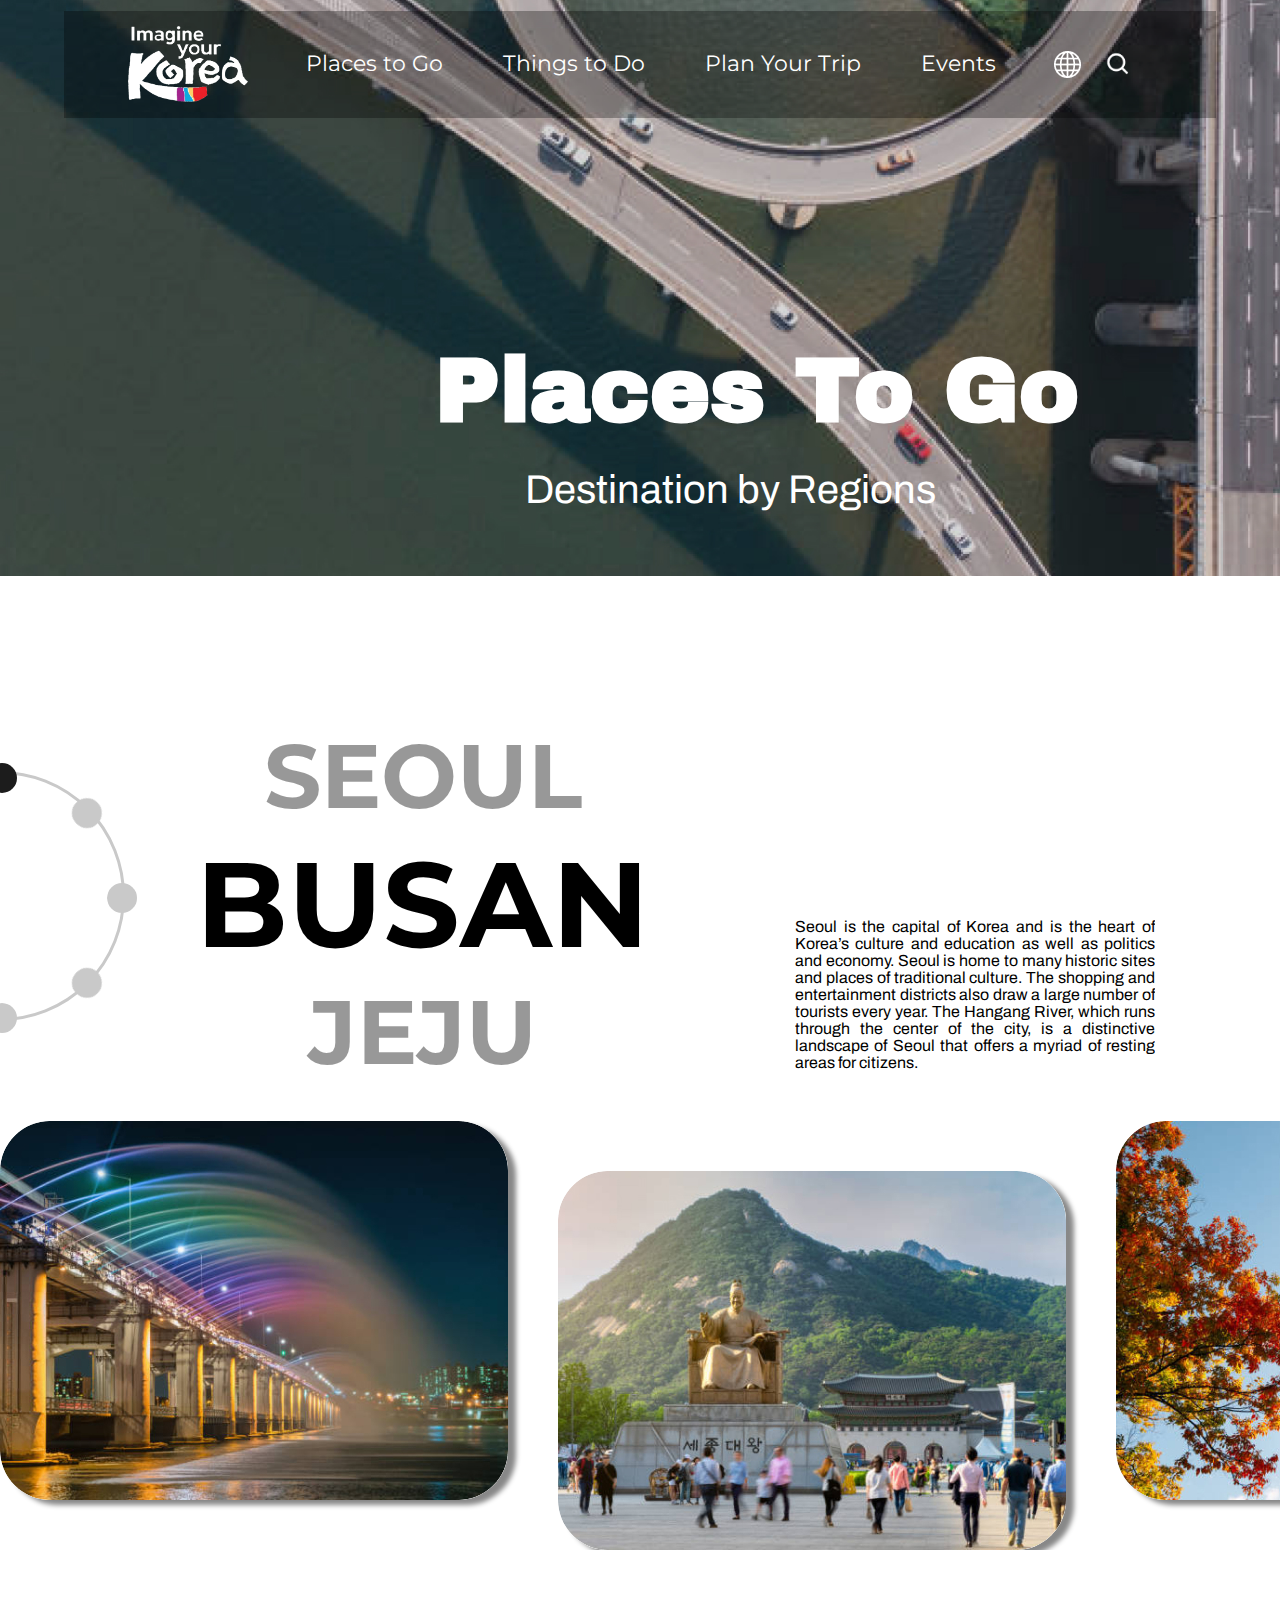
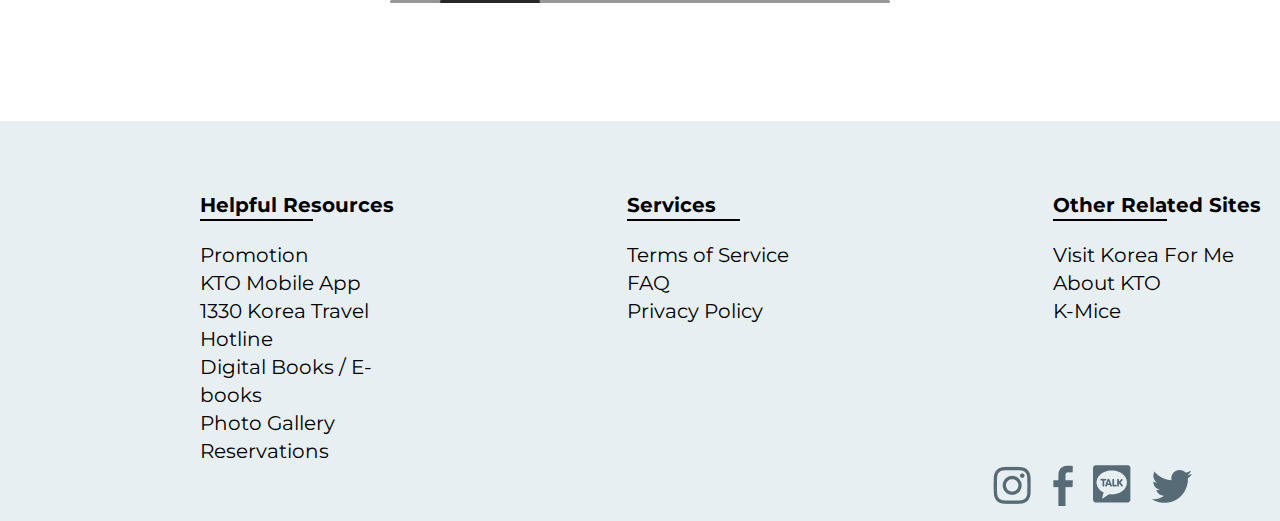
==== commit ec17f43a: "update 5" ====
--- a/project_page2.html
+++ b/project_page2.html
@@ -15,20 +15,20 @@
 <body>
     <header>
         <section class= head>
-            <h1><img src="./img for coding/korea logo.png" alt="#"></h1>
+            <h1><a href="index.html"><img src="./img for coding/korea logo.png" alt="#"></a></h1>
             <nav>
                 <ul>
                     <li>
-                        <a href="#">Places to Go</a>
-                    </li>
-                    <li>
-                        <a href="#">Things to Do</a>
-                    </li>
-                    <li>
-                        <a href="#">Plan Your Trip</a>
-                    </li>
-                    <li>
-                        <a href="#">Events</a>
+                        <a href="project_page2.html">Places to Go</a>
+                    </li>
+                    <li>
+                        <a href="project_page3.html">Things to Do</a>
+                    </li>
+                    <li>
+                        <a href="project_page4.html">Plan Your Trip</a>
+                    </li>
+                    <li>
+                        <a href="project_page5.html">Events</a>
                     </li>
                 </ul>                
             </nav>
--- a/css/project_page2.css
+++ b/css/project_page2.css
@@ -12,6 +12,10 @@
     z-index: 99;
     background: rgba(0,0,0,0.3);
     padding: 1.2% 5%;
+}
+.head h1>a>img{
+    width: 120px;
+    height: 76px;
 }
 
 
--- a/css/common.css
+++ b/css/common.css
@@ -14,8 +14,12 @@
 img{vertical-align: top;}
 
 
-
-
+header{
+    position: absolute;
+    left: 5%; top: 1.2%;
+    width:90%;
+    z-index: 99;
+}
 .head{  
     display: flex;
     justify-content: space-between;
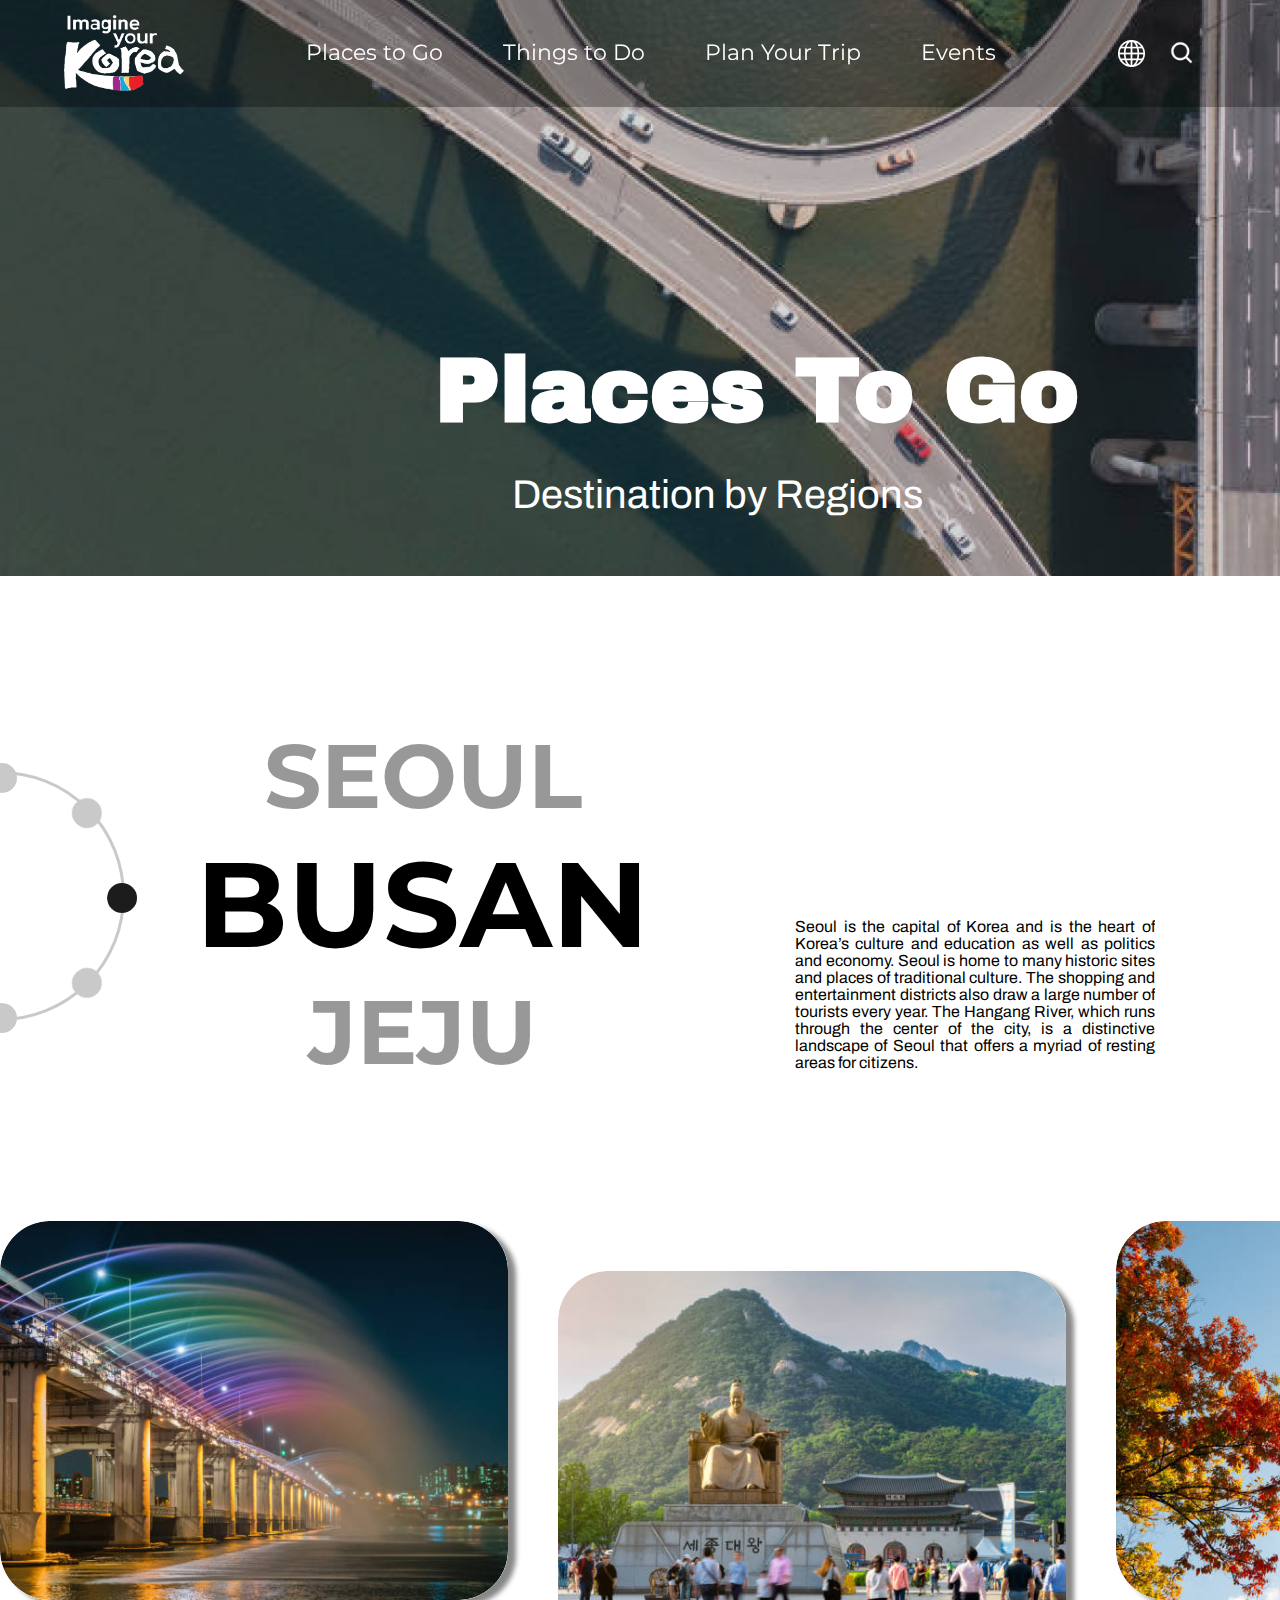
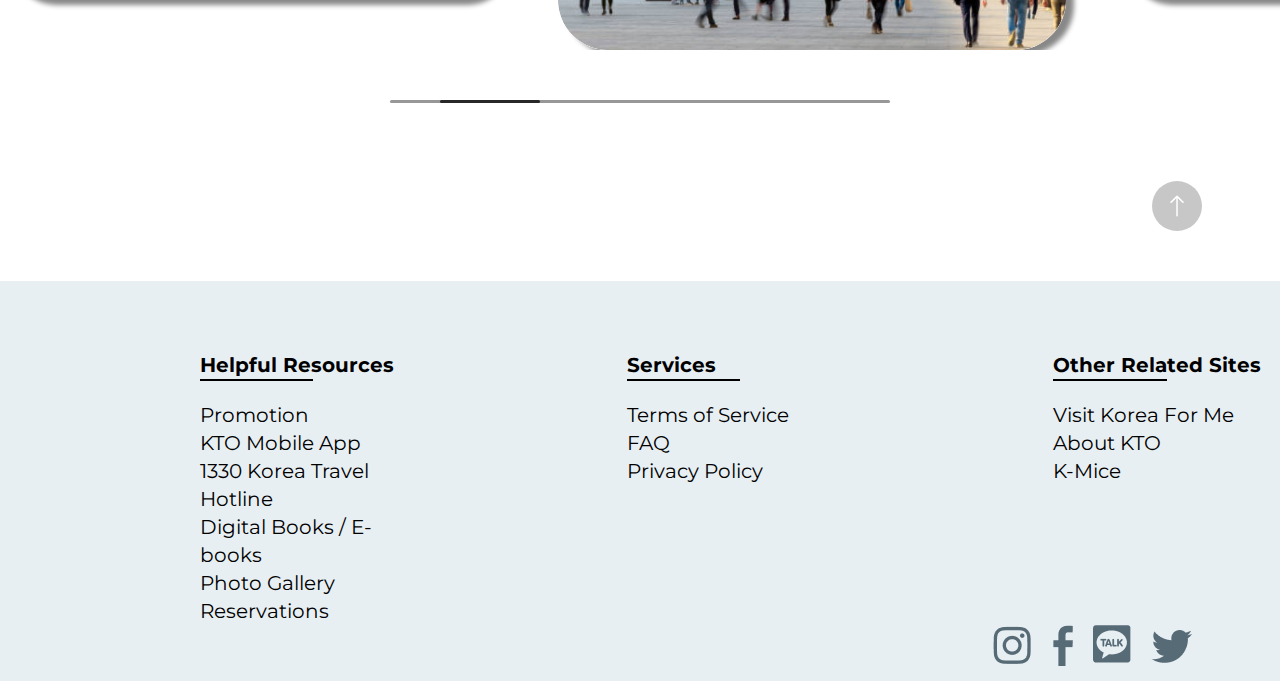
==== commit 86beda7a: "newly (adjust)" ====
--- a/project_page2.html
+++ b/project_page2.html
@@ -54,9 +54,9 @@
             <p><img src="./img/Main_background_pattern1.png"></p>
         </div> -->  
         <div class="circle">
+            <p></p>
+            <p></p>
             <p class="active"></p>
-            <p></p>
-            <p></p>
             <p></p>
             <p></p>
             <p></p>
--- a/css/project_page2.css
+++ b/css/project_page2.css
@@ -19,8 +19,8 @@
 }
 
 
+
 /* ====================================================== */ */
-
 
 .page1{
     width: 100%;
@@ -47,7 +47,7 @@
     font-size: 40px;
     font-family: 'Archivo', sans-serif;
     position: absolute;
-    left: 41%;top: 52%;
+    left: 40%;top: 52.5%;
 }
 
 /* ===================================================== */
@@ -57,6 +57,7 @@
     align-items: flex-end;
     margin: 200px 0 0 0 ;
     transform: translateX(-125px);
+    z-index: 99;
 }
 /* .page2 >div>p{
     opacity: 0.4;
@@ -171,8 +172,9 @@
     background-color: rgb(199, 199, 199);
     width: 50px; height: 50px;
     border-radius: 100%;
-    margin-left: 1620px;
+    margin-left: 90%;
     margin-bottom: 50px;
+    margin-top: 60px;
 }
 .button>a{
 }
@@ -185,7 +187,7 @@
 .imgs{
     width: 100%; height: 500px;
     overflow: hidden;
-    margin-top: 50px;
+    margin-top: 150px;
 }
 .imgs .area{
     display: none;
--- a/css/common.css
+++ b/css/common.css
@@ -14,12 +14,7 @@
 img{vertical-align: top;}
 
 
-header{
-    position: absolute;
-    left: 5%; top: 1.2%;
-    width:90%;
-    z-index: 99;
-}
+
 .head{  
     display: flex;
     justify-content: space-between;
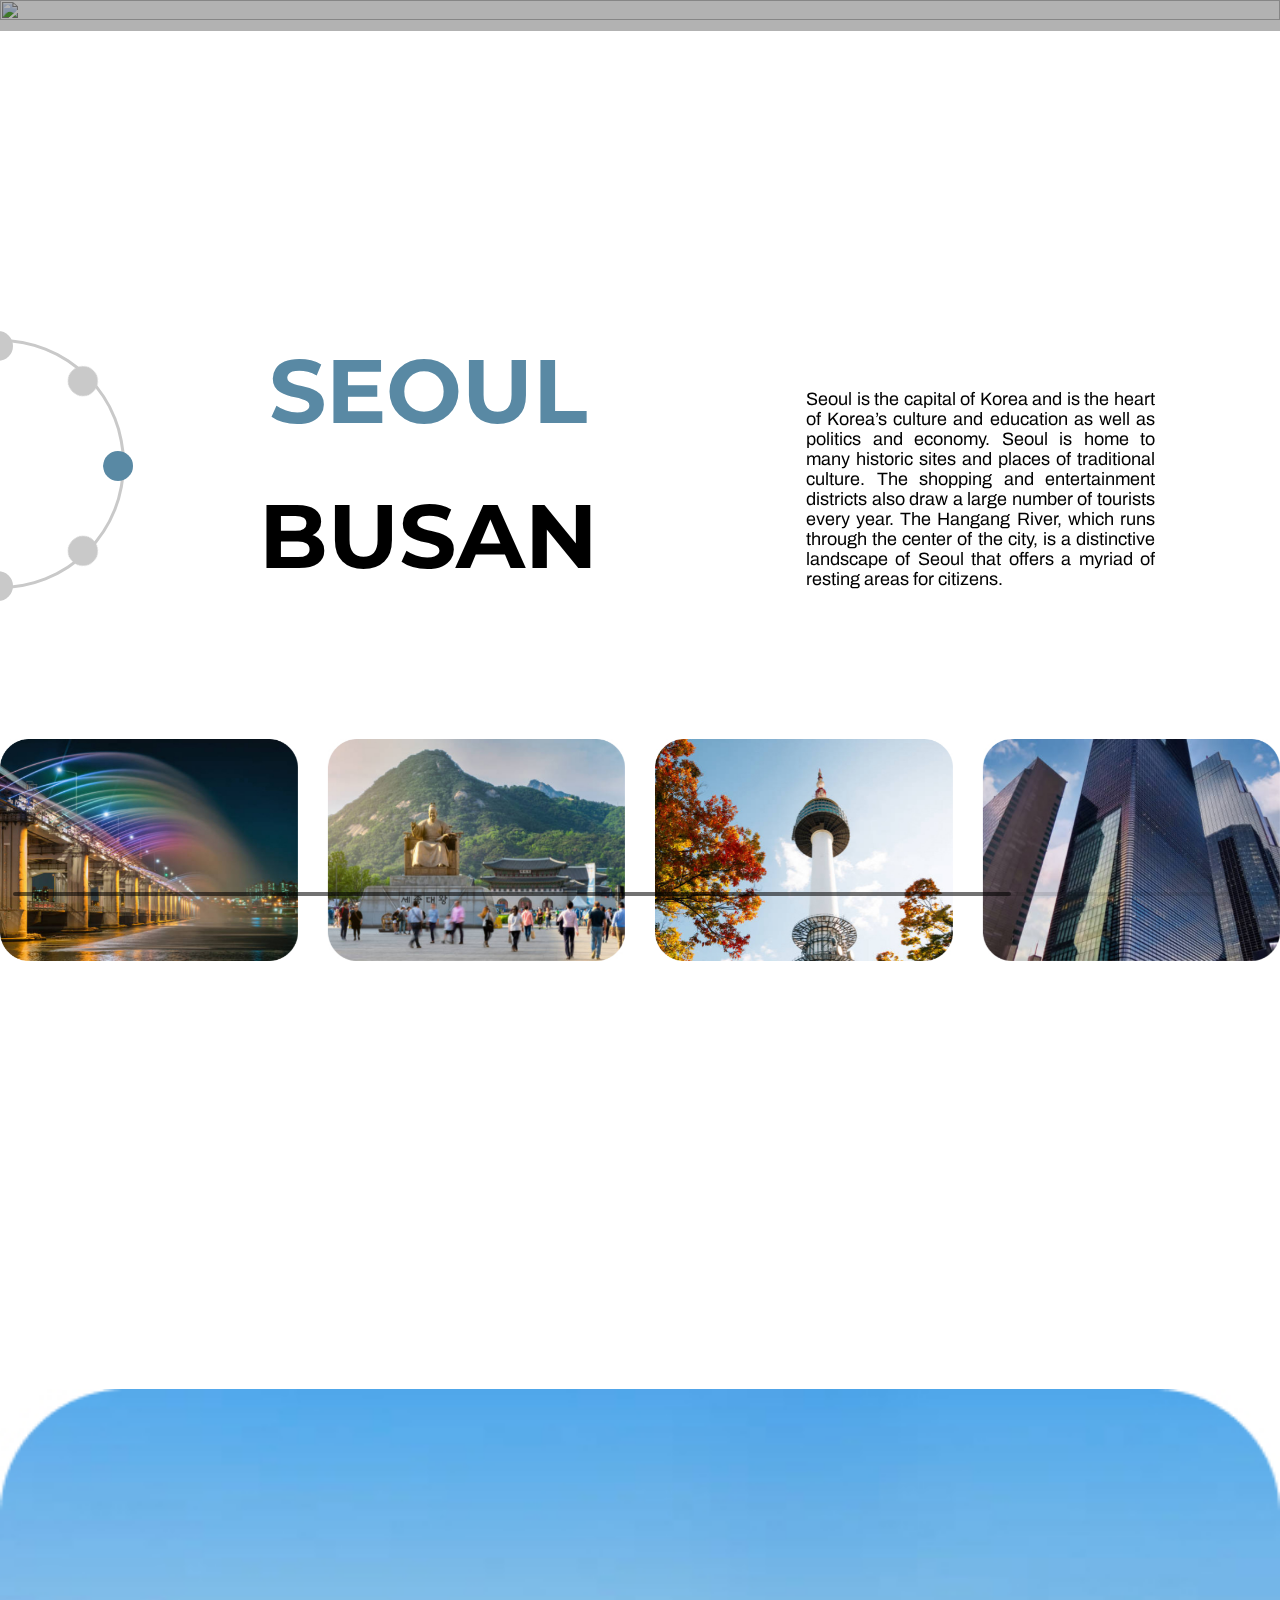
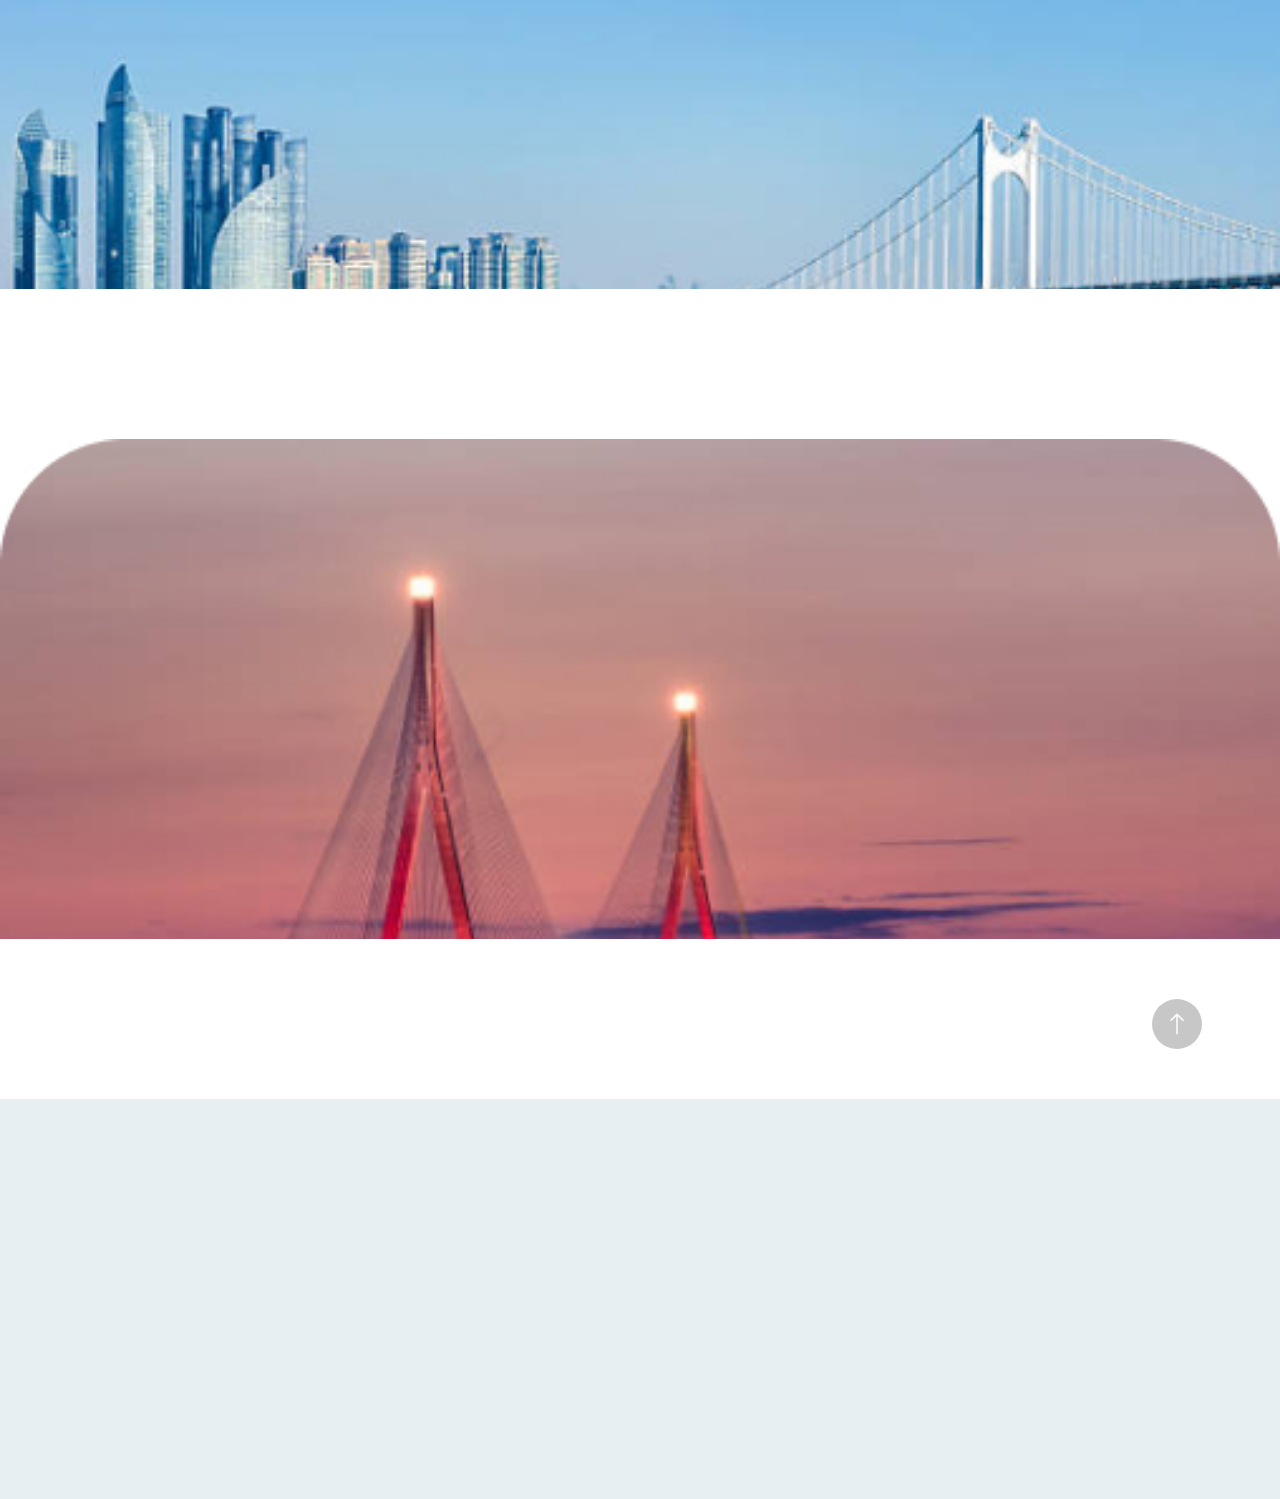
==== commit 2b8be69c: "0627 with JS" ====
--- a/project_page2.html
+++ b/project_page2.html
@@ -10,39 +10,24 @@
     <link href="./css/common.css" rel="stylesheet">
     <link rel="icon" type="image/png" href="img/favicon-32x32.png" sizes="32x32" />
     <link rel="icon" type="image/png" href="img/favicon-16x16.png" sizes="16x16" />
+    <script defer src="./js/common.js"></script>
+    <script src="https://ajax.googleapis.com/ajax/libs/jquery/3.6.0/jquery.min.js"></script>
+    <link
+    rel="stylesheet"
+    href="https://unpkg.com/swiper/swiper-bundle.min.css"
+    />
+    <link rel='stylesheet' href='https://cdnjs.cloudflare.com/ajax/libs/Swiper/3.3.1/css/swiper.min.css'><link rel="stylesheet" href="./style.css">
+    <link rel="stylesheet" href="https://cdnjs.cloudflare.com/ajax/libs/normalize/5.0.0/normalize.min.css">
+
 </head>
 
 <body>
-    <header>
-        <section class= head>
-            <h1><a href="index.html"><img src="./img for coding/korea logo.png" alt="#"></a></h1>
-            <nav>
-                <ul>
-                    <li>
-                        <a href="project_page2.html">Places to Go</a>
-                    </li>
-                    <li>
-                        <a href="project_page3.html">Things to Do</a>
-                    </li>
-                    <li>
-                        <a href="project_page4.html">Plan Your Trip</a>
-                    </li>
-                    <li>
-                        <a href="project_page5.html">Events</a>
-                    </li>
-                </ul>                
-            </nav>
-
-            <div class="icon">
-                <a href="#"><img src="./img for coding/language_icon.png" src="#"></a>
-                <a href="#"><img src="./img for coding/search_icon.png" src="#"></a>
-            </div>
-        </section>
-    </header>
-
+    <header></header>
+
+<!-- =========================================== -->
 
     <section class="page1">
-        <p><img src="./img/Places to go_main.jpg"></p>
+        <p><img src="./img for coding/place to go main.jpg"></p>
         <h2>Places To Go</h2>
         <div>Destination by Regions</div>
     </section>
@@ -53,174 +38,250 @@
         <!-- <div>
             <p><img src="./img/Main_background_pattern1.png"></p>
         </div> -->  
-        <div class="circle">
-            <p></p>
-            <p></p>
-            <p class="active"></p>
-            <p></p>
-            <p></p>
-            <p></p>
-            <p></p>
-            <p></p>
-            <div></div>
-        </div>
-        <div class="region">
-            <p><b>SEOUL</b></p>
-            <p class="active"><b>BUSAN</b></p>
-            <p><b>JEJU</b></p>
-            <p><b>INCHEON</b></p>
-            <p class="sm"><b>CHUNGCHEONG</b></p>
-            <p><b>JEOLLA-DO</b></p>
-            <p><b>GANGWON</b></p>
-            <p class="sm"><b>GYEONGSANG</b></p>
-        </div>
-
-        <article class="exp">
-            <p class="active">Seoul is the capital of Korea and is the heart of Korea’s culture and education as well as politics
-                and economy. Seoul is home to many historic sites and places of traditional culture. The shopping
-                and entertainment districts also draw a large number of tourists every year. The Hangang River,
-                which runs through the center of the city, is a distinctive landscape of Seoul that offers a myriad
-                of resting areas for citizens.</p>
-            <p>Busan is well-renown for its sight of Haeundae Beach against the high-rise buildings. The city also
-                offers a captivating evening scenery that brings bright building lights and night beaches into
-                harmony. The coastal vibe fills the atmosphere with trains running along the seaside,
-                hustle-and-bustle of traditional markets, and filming locations found all over the city.</p>
-            <p>Located in proximity to Seoul, attractions in Incheon, the gateway to Korea, and Gyeonggi-do are
-                excellent day trip destinations with much to show and offer. Discover Gyeonggi-do by visiting DMZ
-                tourist attractions in Paju, Everland in Yongin, and Hwaseong Fortress in Suwon, as well as Korea’s
-                UNESCO Heritages, mudflats, and Instagrammable cafés.</p>
-            <p>Chungcheong-do is in the central region of Korea, represented by cities like Gongju, known for many
-                historical sites, and Danyang with its mysterious caves. It’s a perfect destination to relax and
-                enjoy the peaceful scenery of the sunset on the west coast and inland lakes. The region also offers
-                diverse fun activities such as making traditional Korean liquor and the Boryeong Mud Festival.</p>
-            <p>Jeolla-do is represented by Jeonju, the home of hanok and bibimbap; Yeosu, the city of a beautiful
-                evening ocean; and Suncheon, an ecological treasure trove. Jeolla-do has earned its reputation as
-                Korea’s best gourmet city due to its fresh seafood, local agriculture cultivated from fertile land,
-                and the heartwarming generosity particular to the southern regions. The remarkable charms of the
-                southern archipelagos and Jirisan Mountain are also not to be missed.</p>
-            <p>Gangwon-do is blessed with peaceful vacation spots such as Nami Island in Chuncheon, beautiful
-                beaches in Gangneung, and a wide open ranch in Pyeongchang. In addition to refreshing beaches,
-                Gangwon-do is also home to prestigious mountains and a haven for leisure sports like surfing,
-                kayaking, skiing, and hiking.</p>
-            <p>Gyeongsang-do consists of attractive destinations like Gyeongju and Andong, where Korea’s traditions
-                live on, as well as the magnificent sceneries of the south coast and the charming islands of
-                Tongyeong and Geoje. Gyeongju is particularly recognized for its traditional buildings that blend in
-                beautifully with cherry blossom trees in spring. It’s a must-visit attraction for travelers seeking
-                to enjoy Korea’s traditional culture to the fullest.</p>
-            <p>Jeju-do is a volcanic island and the southernmost land of the Korean peninsula dotted with UNESCO
-                heritage sites. The island’s emerald beaches and fabulous coastlines, fascinating coastal cliffs and
-                prestigious forests that are thousands of years old, luxurious beach resorts, and the year-round
-                beauty of Hallasan Mountain all add up to make Jeju a perfect vacation destination.</p>
+        <div class="circle-wrap">
+            <div class="circle">
+                <p class="active"></p>
+                <p></p>
+                <p></p>
+                <p></p>
+                <p></p>
+                <p></p>
+                <p></p>
+                <p></p>
+                <div></div>
+            </div>
+        </div>
+        <div class="region mySwiper1">
+            <div class="swiper-wrapper">
+                <div class ="swiper-slide"><b>SEOUL</b></div>
+                <div class ="swiper-slide"><b>BUSAN</b></div>
+                <div class ="swiper-slide"><b>JEJU</b></div>
+                <div class ="swiper-slide"><b>INCHEON</b></div>
+                <div class ="swiper-slide small"><b>CHUNGCHEONG</b></div>
+                <div class ="swiper-slide"><b>JEOLLA</b></div>
+                <div class ="swiper-slide"><b>GANGWON</b></div>
+                <div class ="swiper-slide small"><b>GYEONGSANG</b></div>
+            </div>
+        </div>
+
+
+        <script src="https://unpkg.com/swiper/swiper-bundle.min.js"></script>
+        <script>
+            var swiper1 = new Swiper(".mySwiper1", {
+                direction: "vertical",
+                slidesPerView:3,
+                centeredSlides: true,
+                mousewheel: true,
+                // loop: true,
+                spaceBetween: 15,  
+            });
+
+            swiper1.on('slideChange', function (param) {
+                let idx = param.realIndex;
+                $('.imgs').hide();
+                $('.imgs').eq(idx).show();
+                $('.exp div p').hide();
+                $('.exp div p').eq(idx).fadeIn(1000);
+                $('.circle').css({transform:`rotate(${45*idx}deg)`});
+                $('.circle p').removeClass('active');
+                $('.circle p').eq(idx).addClass('active');
+            });
+        </script>
+
+
+
+        <article class="exp mySwiper2">
+            <div>
+                <p class="active">
+                    Seoul is the capital of Korea and is the heart of Korea’s culture and education as well as politics
+                    and economy. Seoul is home to many historic sites and places of traditional culture. The shopping
+                    and entertainment districts also draw a large number of tourists every year. The Hangang River,
+                    which runs through the center of the city, is a distinctive landscape of Seoul that offers a myriad
+                    of resting areas for citizens.</p>
+                <p >Busan is well-renown for its sight of Haeundae Beach against the high-rise buildings. The city also
+                    offers a captivating evening scenery that brings bright building lights and night beaches into
+                    harmony. The coastal vibe fills the atmosphere with trains running along the seaside,
+                    hustle-and-bustle of traditional markets, and filming locations found all over the city.</p>
+                <p>Located in proximity to Seoul, attractions in Incheon, the gateway to Korea, and Gyeonggi-do are
+                    excellent day trip destinations with much to show and offer. Discover Gyeonggi-do by visiting DMZ
+                    tourist attractions in Paju, Everland in Yongin, and Hwaseong Fortress in Suwon, as well as Korea’s
+                    UNESCO Heritages, mudflats, and Instagrammable cafés.</p>
+                <p class="swiper-slide">Chungcheong-do is in the central region of Korea, represented by cities like Gongju, known for many
+                    historical sites, and Danyang with its mysterious caves. It’s a perfect destination to relax and
+                    enjoy the peaceful scenery of the sunset on the west coast and inland lakes. The region also offers
+                    diverse fun activities such as making traditional Korean liquor and the Boryeong Mud Festival.</p>
+                <p class="swiper-slide">Jeolla-do is represented by Jeonju, the home of hanok and bibimbap; Yeosu, the city of a beautiful
+                    evening ocean; and Suncheon, an ecological treasure trove. Jeolla-do has earned its reputation as
+                    Korea’s best gourmet city due to its fresh seafood, local agriculture cultivated from fertile land,
+                    and the heartwarming generosity particular to the southern regions. The remarkable charms of the
+                    southern archipelagos and Jirisan Mountain are also not to be missed.</p>
+                <p class="swiper-slide">Gangwon-do is blessed with peaceful vacation spots such as Nami Island in Chuncheon, beautiful
+                    beaches in Gangneung, and a wide open ranch in Pyeongchang. In addition to refreshing beaches,
+                    Gangwon-do is also home to prestigious mountains and a haven for leisure sports like surfing,
+                    kayaking, skiing, and hiking.</p>
+                <p class="swiper-slide">Gyeongsang-do consists of attractive destinations like Gyeongju and Andong, where Korea’s traditions
+                    live on, as well as the magnificent sceneries of the south coast and the charming islands of
+                    Tongyeong and Geoje. Gyeongju is particularly recognized for its traditional buildings that blend in
+                    beautifully with cherry blossom trees in spring. It’s a must-visit attraction for travelers seeking
+                    to enjoy Korea’s traditional culture to the fullest.</p>
+                <p class="swiper-slide">Jeju-do is a volcanic island and the southernmost land of the Korean peninsula dotted with UNESCO
+                    heritage sites. The island’s emerald beaches and fabulous coastlines, fascinating coastal cliffs and
+                    prestigious forests that are thousands of years old, luxurious beach resorts, and the year-round
+                    beauty of Hallasan Mountain all add up to make Jeju a perfect vacation destination.</p>
+            </div>
         </article>
     </section>
 
-        <div class="imgs">
-            <div class="area active">
-                <div class="slide">
-                    <p><img src="./img/seoul_place.jpg"></p>
-                    <p><img src="./img/seoul_place2.jpg"></p>
-                    <p><img src="./img/seoul_place3.jpg"></p>
-                    <p><img src="./img/seoul_place4.jpg"></p>
-                    <p><img src="./img/seoul_place5.jpg"></p>
-                </div>
-                <div class="scroll">
-                    <p></p>
-                </div>
-            </div>
-            <div class="area busan">
-                <div class="slide">
-                    <p><img src="./img/busan1.jpg"></p>
-                    <p><img src="./img/busan2.jpg"></p>
-                    <p><img src="./img/busan3.jpg"></p>
-                    <p><img src="./img/busan4.jpg"></p>
-                    <p><img src="./img/busan5.jpg"></p>
-                </div>
-                <div class="scroll">
-                    <p></p>
-                </div>
-            </div>
-            <div class="area incheon">
+    <script src="https://unpkg.com/swiper/swiper-bundle.min.js"></script>
+    <script>
+        // var swiper2 = new Swiper(".mySwiper2", {
+        //     direction: "vertical",
+        //     slidesPerView:5,    
+        //     centeredSlides: true,
+        //     mousewheel: true,
+        //     loop: false,
+        //     spaceBetween: 15,
+
+        // });
+
+        // swiper1.on('slideChange', function (param) {
+        //             console.log(param)
+        //             // realIndex, activeIndex
+        //             if(param.activeIndex == 1 || param.activeIndex == 10){
+        //                 // swiper2.slideTo(param.activeIndex, 0, false)
+                        
+        //             }else{
+        //             }
+        //             swiper2.slideTo(param.activeIndex, 1000, false)
+
+        //         });
+    </script>
+
+    <!-- seoul -->
+    <div class="imgs mySwiper3">
+        <div class="swiper-wrapper">
+            <div class="swiper-slide">
+                <p><img src="./img/seoul_place.jpg"></p>
+            </div>
+            <div class="swiper-slide">
+                <p><img src="./img/seoul_place2.jpg"></p>
+            </div>
+            <div class="swiper-slide">
+                <p><img src="./img/seoul_place3.jpg"></p>
+            </div>
+            <div class="swiper-slide">
+                <p><img src="./img/seoul_place4.jpg"></p>
+            </div>
+            <div class="swiper-slide">
+                <p><img src="./img/seoul_place5.jpg"></p>
+            </div>
+            
+        </div>
+            <!-- <div class="swiper-scrollbar"></div> -->
+
+        <div class="swiper-scrollbar"></div>
+    </div>
+            
+        
+<!-- slide hidden            
+
+            <div class="swiper-slide">
+                <p><img src="./img/chungcheong.jpg"></p>
+                <p><img src="./img/chungcheong2.jpg"></p>
+                <p><img src="./img/chungcheong3.jpg"></p>
+                <p><img src="./img/chungcheong4.jpg"></p>
+            </div>
+            <div class="swiper-scrollbar"></div>
+
+            <div class="swiper-slide">
+                <p><img src="./img/jeollado.jpg"></p>
+                <p><img src="./img/jeollado2.jpg"></p>
+                <p><img src="./img/jeollado3.jpg"></p>
+                <p><img src="./img/jeollado4.jpg"></p>
+            </div>
+            <div class="swiper-scrollbar"></div>
+
+            <div class="swiper-slide">
+                <p><img src="./img/gangwon1.jpg"></p>
+                <p><img src="./img/gangwon2.jpg"></p>
+                <p><img src="./img/gangwon3.jpg"></p>
+                <p><img src="./img/gangwon4.jpg"></p>
+            </div>
+            <div class="swiper-scrollbar"></div>
+
+            <div class="swiper-slide">
+                <p><img src="./img/gyeongsangdo.jpg"></p>
+                <p><img src="./img/gyeongsangdo2.jpg"></p>
+                <p><img src="./img/gyeongsangdo3.jpg"></p>
+                <p><img src="./img/gyeongsangdo4.jpg"></p>
+                <p><img src="./img/gyeongsangdo5.jpg"></p>
+            </div>
+            <div class="swiper-scrollbar"></div>
+
+            <div class="swiper-slide">
+                <p><img src="./img/jeju_place.jpg"></p>
+                <p><img src="./img/Places to go_Jeju1.jpg"></p>
+                <p><img src="./img/Places to go_jeju2.jpg"></p>
+                <p><img src="./img/Places to go_jeju3.jpg"></p>
+                <p><img src="./img/Places to go_Jeju4.jpg"></p>
+            </div> -->
+            
+       
+
+    <!-- busan -->
+    <div class="imgs mySwiper4">
+        <div class="swiper-wrapper">
+            <div class="swiper-slide">
+                <p><img src="./img/busan1.jpg"></p>
+                <p><img src="./img/busan2.jpg"></p>
+                <p><img src="./img/busan3.jpg"></p>
+                <p><img src="./img/busan4.jpg"></p>
+                <p><img src="./img/busan5.jpg"></p>
+            </div>
+            <!-- <div class="swiper-scrollbar"></div> -->
+        </div>
+    </div>
+
+    <!-- incheon -->
+    <div class="imgs mySwiper5">
+        <div class="swiper-wrapper">
+            <div class="swiper-slide">
                 <p><img src="./img/incheon1.jpg"></p>
                 <p><img src="./img/incheon2.jpg"></p>
                 <p><img src="./img/incheon3.jpg"></p>
                 <p><img src="./img/incheon4.jpg"></p>
                 <p><img src="./img/incheon5.jpg"></p>
             </div>
-            <div class="area chungcheong">
-                <p><img src="./img/chungcheong.jpg"></p>
-                <p><img src="./img/chungcheong2.jpg"></p>
-                <p><img src="./img/chungcheong3.jpg"></p>
-                <p><img src="./img/chungcheong4.jpg"></p>
-            </div>
-            <div class="area jeolla-do">
-                <p><img src="./img/jeollado.jpg"></p>
-                <p><img src="./img/jeollado2.jpg"></p>
-                <p><img src="./img/jeollado3.jpg"></p>
-                <p><img src="./img/jeollado4.jpg"></p>
-            </div>
-            <div class="area gangwon">
-                <p><img src="./img/gangwon1.jpg"></p>
-                <p><img src="./img/gangwon2.jpg"></p>
-                <p><img src="./img/gangwon3.jpg"></p>
-                <p><img src="./img/gangwon4.jpg"></p>
-            </div>
-            <div class="area gyeongsang">
-                <p><img src="./img/gyeongsangdo.jpg"></p>
-                <p><img src="./img/gyeongsangdo2.jpg"></p>
-                <p><img src="./img/gyeongsangdo3.jpg"></p>
-                <p><img src="./img/gyeongsangdo4.jpg"></p>
-                <p><img src="./img/gyeongsangdo5.jpg"></p>
-            </div>
-            <div class="area jeju">
-                <p><img src="./img/jeju_place.jpg"></p>
-                <p><img src="./img/Places to go_Jeju1.jpg"></p>
-                <p><img src="./img/Places to go_jeju2.jpg"></p>
-                <p><img src="./img/Places to go_jeju3.jpg"></p>
-                <p><img src="./img/Places to go_Jeju4.jpg"></p>
-            </div>
-        </div>
-
-        
-
-        <div class="button">
-            <a href="#"><img src="./img/bi_arrow-up.png" alt="#"></a>
-        </div>
+            <!-- <div class="swiper-scrollbar"></div> -->
+        </div>
+    </div>
+
+    
+    <script src="https://unpkg.com/swiper/swiper-bundle.min.js"></script>
+    <script src='https://cdnjs.cloudflare.com/ajax/libs/jquery/3.2.1/jquery.min.js'></script><script  src="./script.js"></script>
+
+    <script>
+        var swiper2 = new Swiper(".mySwiper3", {
+            slidesPerView: 4,
+            spaceBetween: 30,
+            mousewheel: true,
+            scrollbar: {
+                el: '.swiper-scrollbar',
+                draggable: true,
+            }
+        });
+
+    </script>
+
+    <div class="button">
+        <a href="#"><img src="./img/bi_arrow-up.png" alt="#"></a>
+    </div>
+    
+
+
+<!-- ===================<Footer Here >===================== -->
+
+    <footer></footer>
     
 </body>
-
-<!-- ===================<Footer Here >===================== -->
-
-    <footer class="footer">
-        <ul class="list">
-            <li>
-                <h2>Helpful Resources</h2>
-                <p>Promotion</p>
-                <p>KTO Mobile App</p>
-                <p>1330 Korea Travel Hotline</p>
-                <p>Digital Books / E-books</p>
-                <p>Photo Gallery</p>
-                <p>Reservations</p>
-            </li>
-            <li>
-                <h2>Services</h2>
-                <p>Terms of Service</p>
-                <p>FAQ</p>
-                <p>Privacy Policy</p>
-            </li>
-            <li>
-                <h2>Other Related Sites</h2>
-                <p>Visit Korea For Me</p>
-                <p>About KTO</p>
-                <p>K-Mice</p>
-            </li>
-        </ul>
-        <div class="sns">
-            <a href="#"><img src="./img/akar-icons_instagram-fill.png"></a>
-            <a href="#"><img src="./img/brandico_facebook.png"></a>
-            <a href="#"><img src="./img/simple-icons_kakaotalk.png"></a>
-            <a href="#"><img src="./img/bi_twitter.png"></a>
-        </div>
-    </footer>
-<!-- scroll question -->
-
-</html>+</html> --- a/css/project_page2.css
+++ b/css/project_page2.css
@@ -4,20 +4,6 @@
     position: relative;
     width: 100%;
 }
-
-header{
-    position: fixed;
-    left: 0; top: 0;
-    width:100%;
-    z-index: 99;
-    background: rgba(0,0,0,0.3);
-    padding: 1.2% 5%;
-}
-.head h1>a>img{
-    width: 120px;
-    height: 76px;
-}
-
 
 
 /* ====================================================== */ */
@@ -32,6 +18,7 @@
 }
 .page1>p>img{
     width: 100%;
+    height: 100%;
 }
 .page1>h2{
     text-align:center;
@@ -58,17 +45,23 @@
     margin: 200px 0 0 0 ;
     transform: translateX(-125px);
     z-index: 99;
+    position: relative;
 }
 /* .page2 >div>p{
     opacity: 0.4;
     z-index: 1;
 } */
-.page2 .circle{
+.page2 .circle-wrap{
     flex-shrink: 0;
     width: 250px; height: 250px;
     position: relative;
+    
+    transform: rotate(90deg) ;
+}
+.page2 .circle{
+    width:100%; height:100%;
     transform-style: preserve-3d;
-    transform: translateY(-50px);
+    transition: .5s;
 }
 
 .page2 .circle >div{
@@ -89,7 +82,7 @@
     left: calc(50% - 13.5px) ; top: calc(50% - 13px);
 }
 .page2 .circle >p.active{
-    background-color: rgb(28, 28, 28);
+    background-color: #5989A4  ;
 }
 .page2 .circle >p:nth-of-type(1){
     transform:  rotate(0deg) translate(0px,-120px);
@@ -130,42 +123,55 @@
 .page2 .region{    
     flex-shrink: 0;
     text-align: center;
-    height:350px; 
+    height:420px; 
     overflow: hidden;
     margin-top: -55px;
     margin-left: 25px;
 }
 
 
-.page2 .region>p>b{
+.page2 .swiper-slide >b{
     font-size: 90px;
     font-family: 'Montserrat', sans-serif; 
-    overflow: hidden;
-    opacity: 0.4;
-}
-.page2 .region p.active>b{
+    opacity: 1;
+}
+.page2 .swiper-slide.small b{
+    font-size: 65px;
+}
+.page2 .swiper-slide-active b{
+    color: #5989A4 !important;
+}
+.page2 .swiper-wrapper{
     opacity:1;
     font-size:120px;
 }
-.page2 .region .sm b{
+
+/* .page .swiper-slide{
+
+}
+.page2 .swiper-slide b{
     font-size:60px !important;
-}
+} */
 
 /* =========================================== */
 
 .page2 .exp{
-    width: 400px;
+    width: 400px; 
     margin: 0 0 0 100px;
-    
     overflow: hidden;
 }
-.page2 .exp>p{
+.page2 .exp > div{
+    transition:.5s;
+}
+.page2 .exp p.active{display: block;}
+.page2 .exp p{
     width: 100%;
     text-align: justify;
     font-family: 'Archivo', sans-serif;
+    font-size: 18px;
     display:none;
 }
-.page2 .exp>p.active{display: block;}
+/* .page2 .exp .swiper-slide .active{display: block;} */
 /* ================================================== */
 
 .button{
@@ -192,27 +198,26 @@
 .imgs .area{
     display: none;
 }
-.imgs .area .slide{
-    display: flex;
-    justify-content: space-between;
-    overflow: hidden;
-
-}
-.imgs .area p>img{
+.imgs .swiper-wrapper .swiper-slide{
+}
+
+.imgs .swiper-wrapper{
     margin-right: 50px;
-    box-shadow: 8px 5px 5px rgb(136, 136, 136);
+    /* box-shadow: 8px 5px 5px rgb(136, 136, 136); */
     border-radius: 50px;
 }
-.imgs .area p:nth-child(even){
+.imgs .swiper-wrapper img{width:100%}
+/* .imgs .area p:nth-child(even){
     margin-top: 50px;
 }
 
 .imgs .area.active{
     display:block;
-}
-
-/* =============================================== */
-.scroll{
+} */
+
+/* =========scroll bar (under) ======================== */
+
+/* .scroll{
     width: 500px; height: 3px;
     background-color: rgb(151, 151, 151);
     margin: 50px auto;
@@ -226,52 +231,21 @@
     border-radius: 30px;
     position: absolute;
     transform: translate(50%);
-}
-
-
-/* ====================================================== */
+} */
+.swiper-scrollbar .swiper-scrollbar-horizontal{
+    width:100%; height: 3px;
+    background-color: rgb(151, 151, 151);
+    margin: 50px auto;
+    margin-bottom: 100px;
+    border-radius: 30px;
+    position: absolute;
+    left: 1%; top: 1850px;
+}
+.swiper-scrollbar-drag{
+    width:100px; height: 3px;
+    background-color: rgb(39, 39, 39);
+    border-radius: 30px;
+    transform: translate(50%);
+}
 /* footer ==================================== */
 
-.footer{
-    width: 100%;
-    height: 400px;
-    background-color: #E8EFF3;
-}
-.footer .list{
-    display: flex;
-    justify-content: space-between;
-    width: 100%;
-    line-height: 1.4;
-}
-.footer .list>li{
-    width: 35%;
-    margin-left: 200px;
-    margin-top: 70px;
-}
-.footer .list>li>h2{
-    margin-bottom: 20px;
-    font-size: 20px;
-    font-family:  'Montserrat', sans-serif;
-}
-
-.footer .list>li>h2::after{
-    content: '';
-    display: block;
-    width: 50%;
-    border-bottom: 2px solid #000;
-}
-.footer .list>li>p{
-    font-size: 20px;
-    font-family:  'Montserrat', sans-serif;
-}
-
-/* ============================ */
-.footer .sns{
-    width: 200px;
-    display: flex;
-    justify-content: space-between;
-    margin-left: 77.5%;
-}
-.footer .sns>a{
-}
-.footer .sns>a>img{}--- a/css/common.css
+++ b/css/common.css
@@ -13,7 +13,19 @@
 html,body{margin: 0; padding: 0;}
 img{vertical-align: top;}
 
+header{
+    position: fixed;
+    left: 0; top: 0;
+    width:100%;
+    z-index: 99;
+    background: rgba(0,0,0,0.3);
+    padding: 1.2% 5%;
+}
 
+.head h1>a>img{
+    width: 120px;
+    height: 76px;
+}
 
 .head{  
     display: flex;
@@ -68,4 +80,49 @@
 .head .icon>a>img{
     width: 27px; height: 27px;
 
-}+}
+/* footer============================== */ 
+
+footer{
+    width: 100%;
+    height: 400px;
+    background-color: #E8EFF3;
+}
+footer .list{
+    display: flex;
+    justify-content: space-between;
+    width: 100%;
+    line-height: 1.4;
+}
+footer .list>li{
+    width: 35%;
+    margin-left: 200px;
+    margin-top: 70px;
+}
+footer .list>li>h2{
+    margin-bottom: 20px;
+    font-size: 20px;
+    font-family:  'Montserrat', sans-serif;
+}
+
+footer .list>li>h2::after{
+    content: '';
+    display: block;
+    width: 50%;
+    border-bottom: 2px solid #000;
+}
+footer .list>li>p{
+    font-size: 20px;
+    font-family:  'Montserrat', sans-serif;
+}
+
+/* ============================ */
+footer .sns{
+    width: 200px;
+    display: flex;
+    justify-content: space-between;
+    margin-left: 77.5%;
+}
+footer .sns>a{
+}
+footer .sns>a>img{}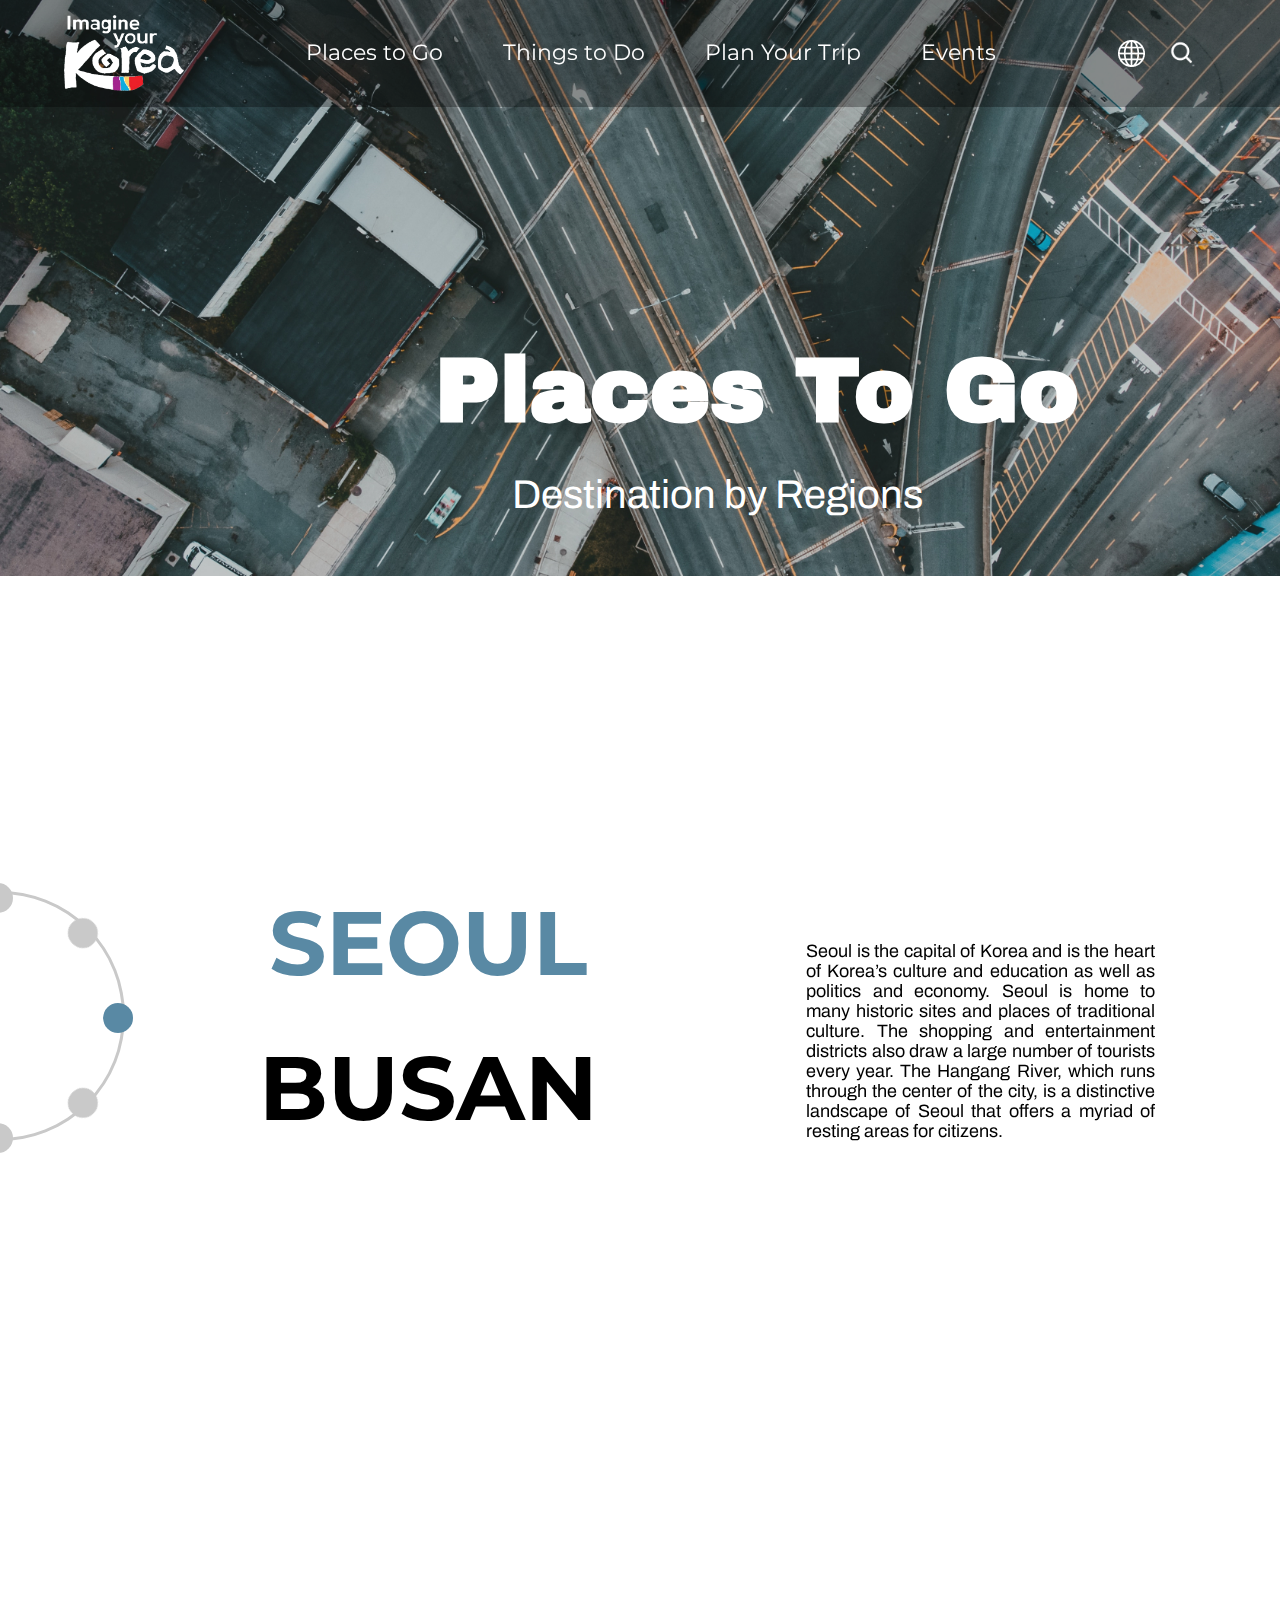
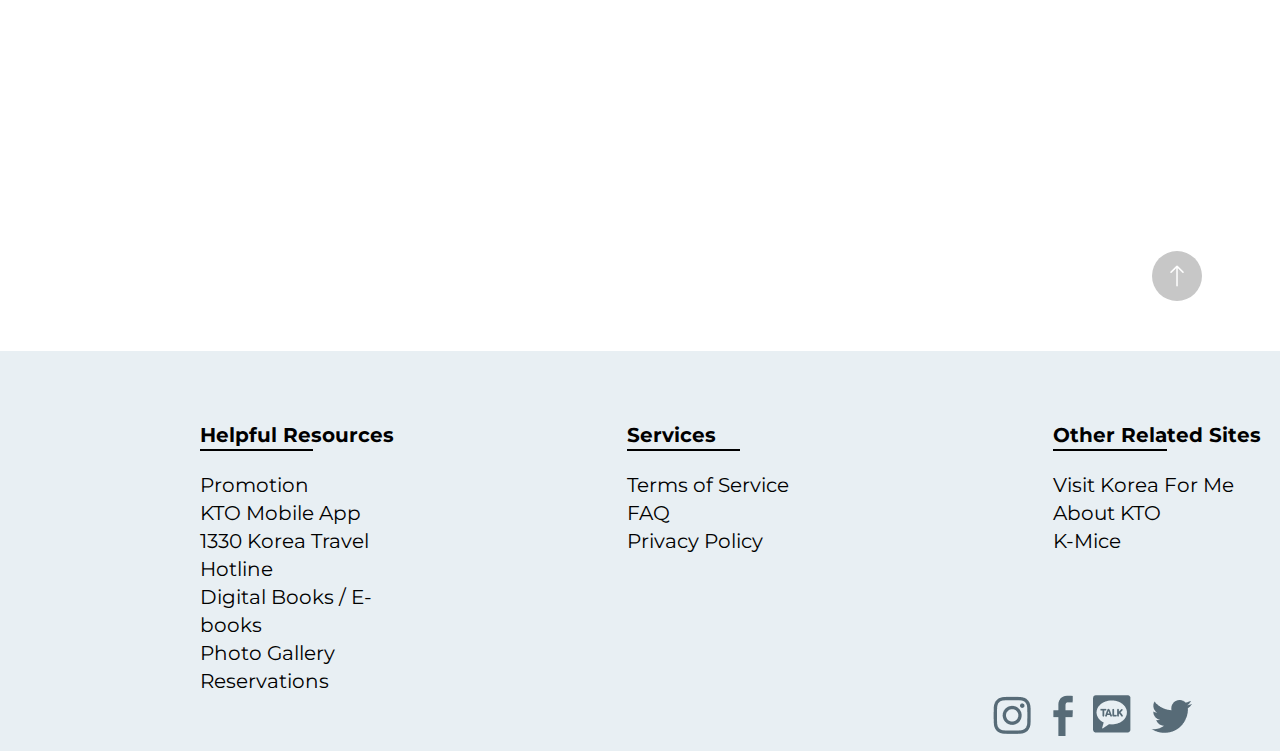
==== commit 847b9293: "page 2 original" ====
--- a/project_page2.html
+++ b/project_page2.html
@@ -158,7 +158,7 @@
     </script>
 
     <!-- seoul -->
-    <div class="imgs mySwiper3">
+    <!-- <div class="imgs mySwiper3">
         <div class="swiper-wrapper">
             <div class="swiper-slide">
                 <p><img src="./img/seoul_place.jpg"></p>
@@ -177,10 +177,10 @@
             </div>
             
         </div>
-            <!-- <div class="swiper-scrollbar"></div> -->
-
-        <div class="swiper-scrollbar"></div>
-    </div>
+            <div class="swiper-scrollbar"></div> -->
+
+        <!-- <div class="swiper-scrollbar"></div>
+    </div> -->
             
         
 <!-- slide hidden            
@@ -229,7 +229,7 @@
        
 
     <!-- busan -->
-    <div class="imgs mySwiper4">
+    <!-- <div class="imgs mySwiper4">
         <div class="swiper-wrapper">
             <div class="swiper-slide">
                 <p><img src="./img/busan1.jpg"></p>
@@ -238,12 +238,12 @@
                 <p><img src="./img/busan4.jpg"></p>
                 <p><img src="./img/busan5.jpg"></p>
             </div>
-            <!-- <div class="swiper-scrollbar"></div> -->
-        </div>
-    </div>
+            <div class="swiper-scrollbar"></div>
+        </div>
+    </div> -->
 
     <!-- incheon -->
-    <div class="imgs mySwiper5">
+    <!-- <div class="imgs mySwiper5">
         <div class="swiper-wrapper">
             <div class="swiper-slide">
                 <p><img src="./img/incheon1.jpg"></p>
@@ -252,11 +252,11 @@
                 <p><img src="./img/incheon4.jpg"></p>
                 <p><img src="./img/incheon5.jpg"></p>
             </div>
-            <!-- <div class="swiper-scrollbar"></div> -->
-        </div>
-    </div>
-
-    
+             <div class="swiper-scrollbar"></div> -->
+        <!-- </div>
+    </div>   -->
+
+<!--     
     <script src="https://unpkg.com/swiper/swiper-bundle.min.js"></script>
     <script src='https://cdnjs.cloudflare.com/ajax/libs/jquery/3.2.1/jquery.min.js'></script><script  src="./script.js"></script>
 
@@ -269,10 +269,74 @@
                 el: '.swiper-scrollbar',
                 draggable: true,
             }
-        });
-
-    </script>
-
+        }); -->
+
+    <!-- </script> -->
+    <div class="imgs">
+        <div class="area active">
+            <div class="slide">
+                <p><img src="./img/seoul_place.jpg"></p>
+                <p><img src="./img/seoul_place2.jpg"></p>
+                <p><img src="./img/seoul_place3.jpg"></p>
+                <p><img src="./img/seoul_place4.jpg"></p>
+                <p><img src="./img/seoul_place5.jpg"></p>
+            </div>
+            <div class="scroll">
+                <p></p>
+            </div>
+        </div>
+        <div class="area busan">
+            <div class="slide">
+                <p><img src="./img/busan1.jpg"></p>
+                <p><img src="./img/busan2.jpg"></p>
+                <p><img src="./img/busan3.jpg"></p>
+                <p><img src="./img/busan4.jpg"></p>
+                <p><img src="./img/busan5.jpg"></p>
+            </div>
+            <div class="scroll">
+                <p></p>
+            </div>
+        </div>
+        <div class="area incheon">
+            <p><img src="./img/incheon1.jpg"></p>
+            <p><img src="./img/incheon2.jpg"></p>
+            <p><img src="./img/incheon3.jpg"></p>
+            <p><img src="./img/incheon4.jpg"></p>
+            <p><img src="./img/incheon5.jpg"></p>
+        </div>
+        <div class="area chungcheong">
+            <p><img src="./img/chungcheong.jpg"></p>
+            <p><img src="./img/chungcheong2.jpg"></p>
+            <p><img src="./img/chungcheong3.jpg"></p>
+            <p><img src="./img/chungcheong4.jpg"></p>
+        </div>
+        <div class="area jeolla-do">
+            <p><img src="./img/jeollado.jpg"></p>
+            <p><img src="./img/jeollado2.jpg"></p>
+            <p><img src="./img/jeollado3.jpg"></p>
+            <p><img src="./img/jeollado4.jpg"></p>
+        </div>
+        <div class="area gangwon">
+            <p><img src="./img/gangwon1.jpg"></p>
+            <p><img src="./img/gangwon2.jpg"></p>
+            <p><img src="./img/gangwon3.jpg"></p>
+            <p><img src="./img/gangwon4.jpg"></p>
+        </div>
+        <div class="area gyeongsang">
+            <p><img src="./img/gyeongsangdo.jpg"></p>
+            <p><img src="./img/gyeongsangdo2.jpg"></p>
+            <p><img src="./img/gyeongsangdo3.jpg"></p>
+            <p><img src="./img/gyeongsangdo4.jpg"></p>
+            <p><img src="./img/gyeongsangdo5.jpg"></p>
+        </div>
+        <div class="area jeju">
+            <p><img src="./img/jeju_place.jpg"></p>
+            <p><img src="./img/Places to go_Jeju1.jpg"></p>
+            <p><img src="./img/Places to go_jeju2.jpg"></p>
+            <p><img src="./img/Places to go_jeju3.jpg"></p>
+            <p><img src="./img/Places to go_Jeju4.jpg"></p>
+        </div>
+    </div>
     <div class="button">
         <a href="#"><img src="./img/bi_arrow-up.png" alt="#"></a>
     </div>
